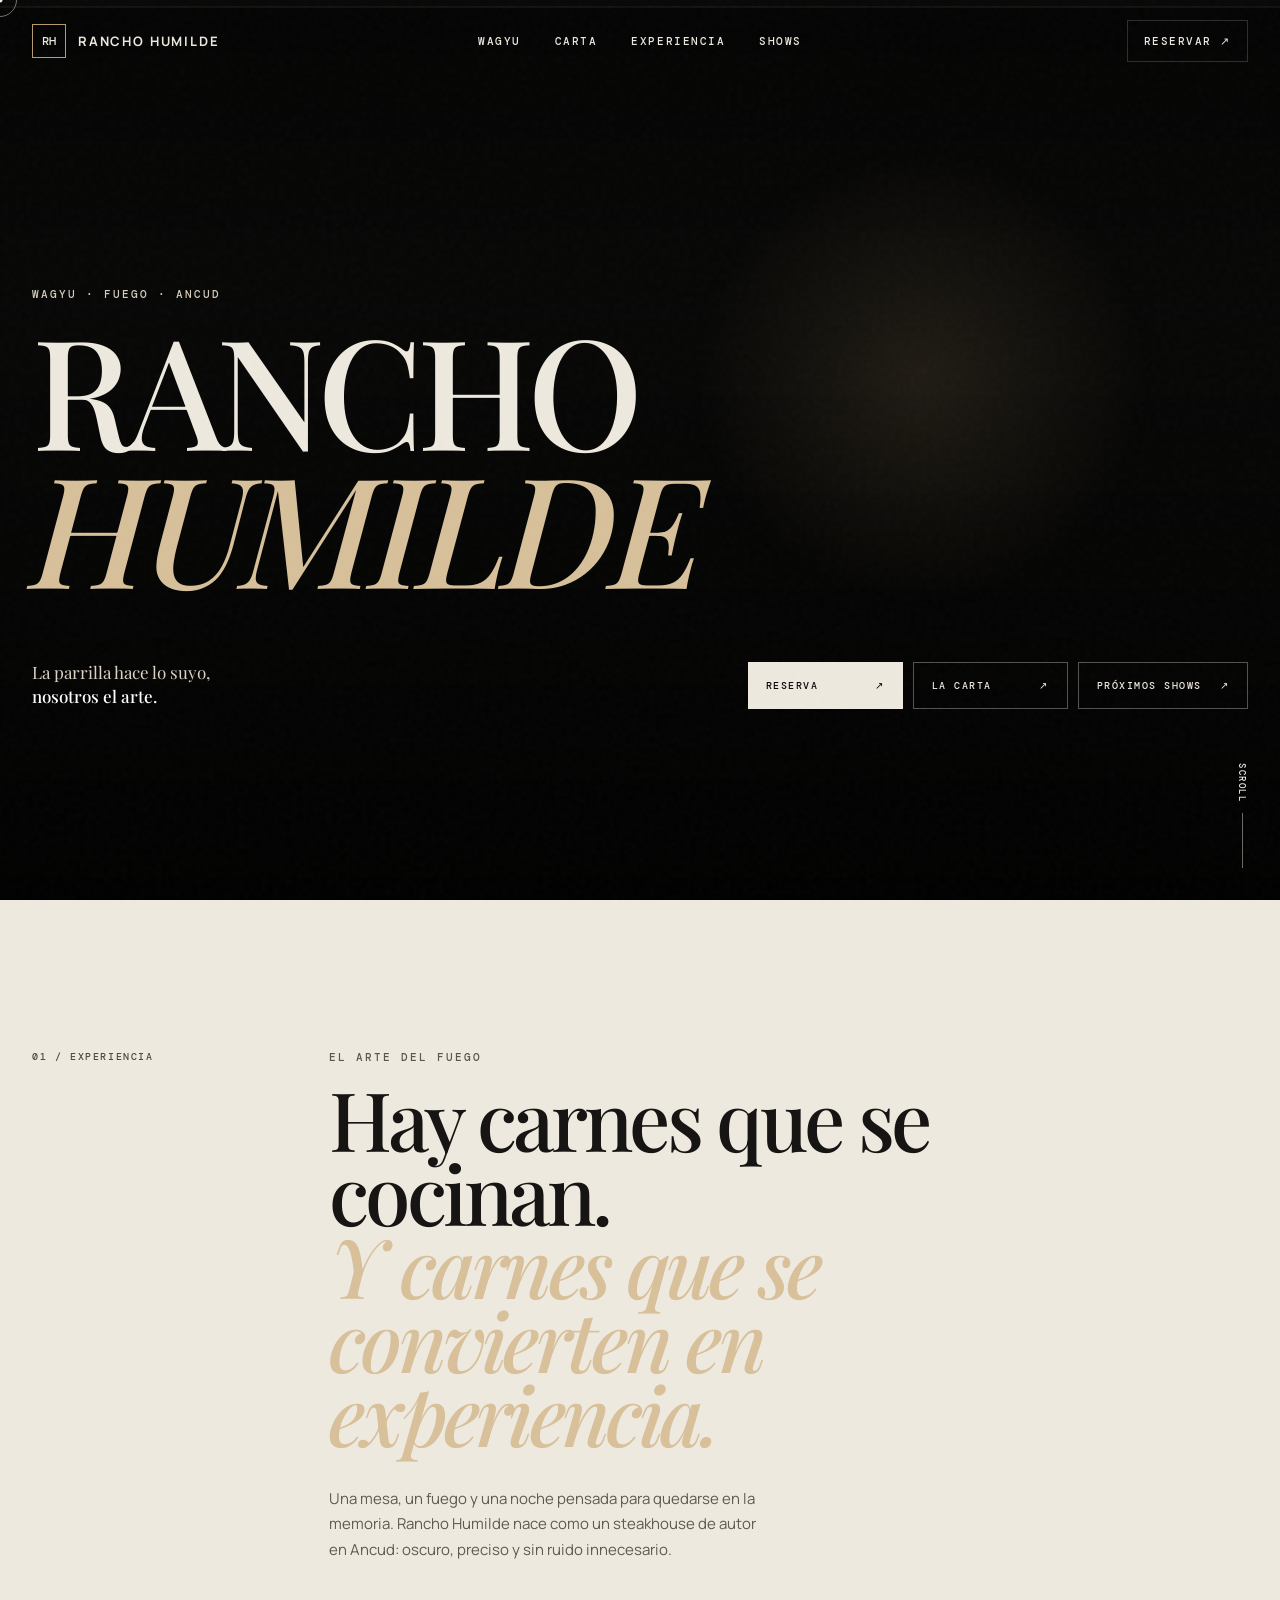
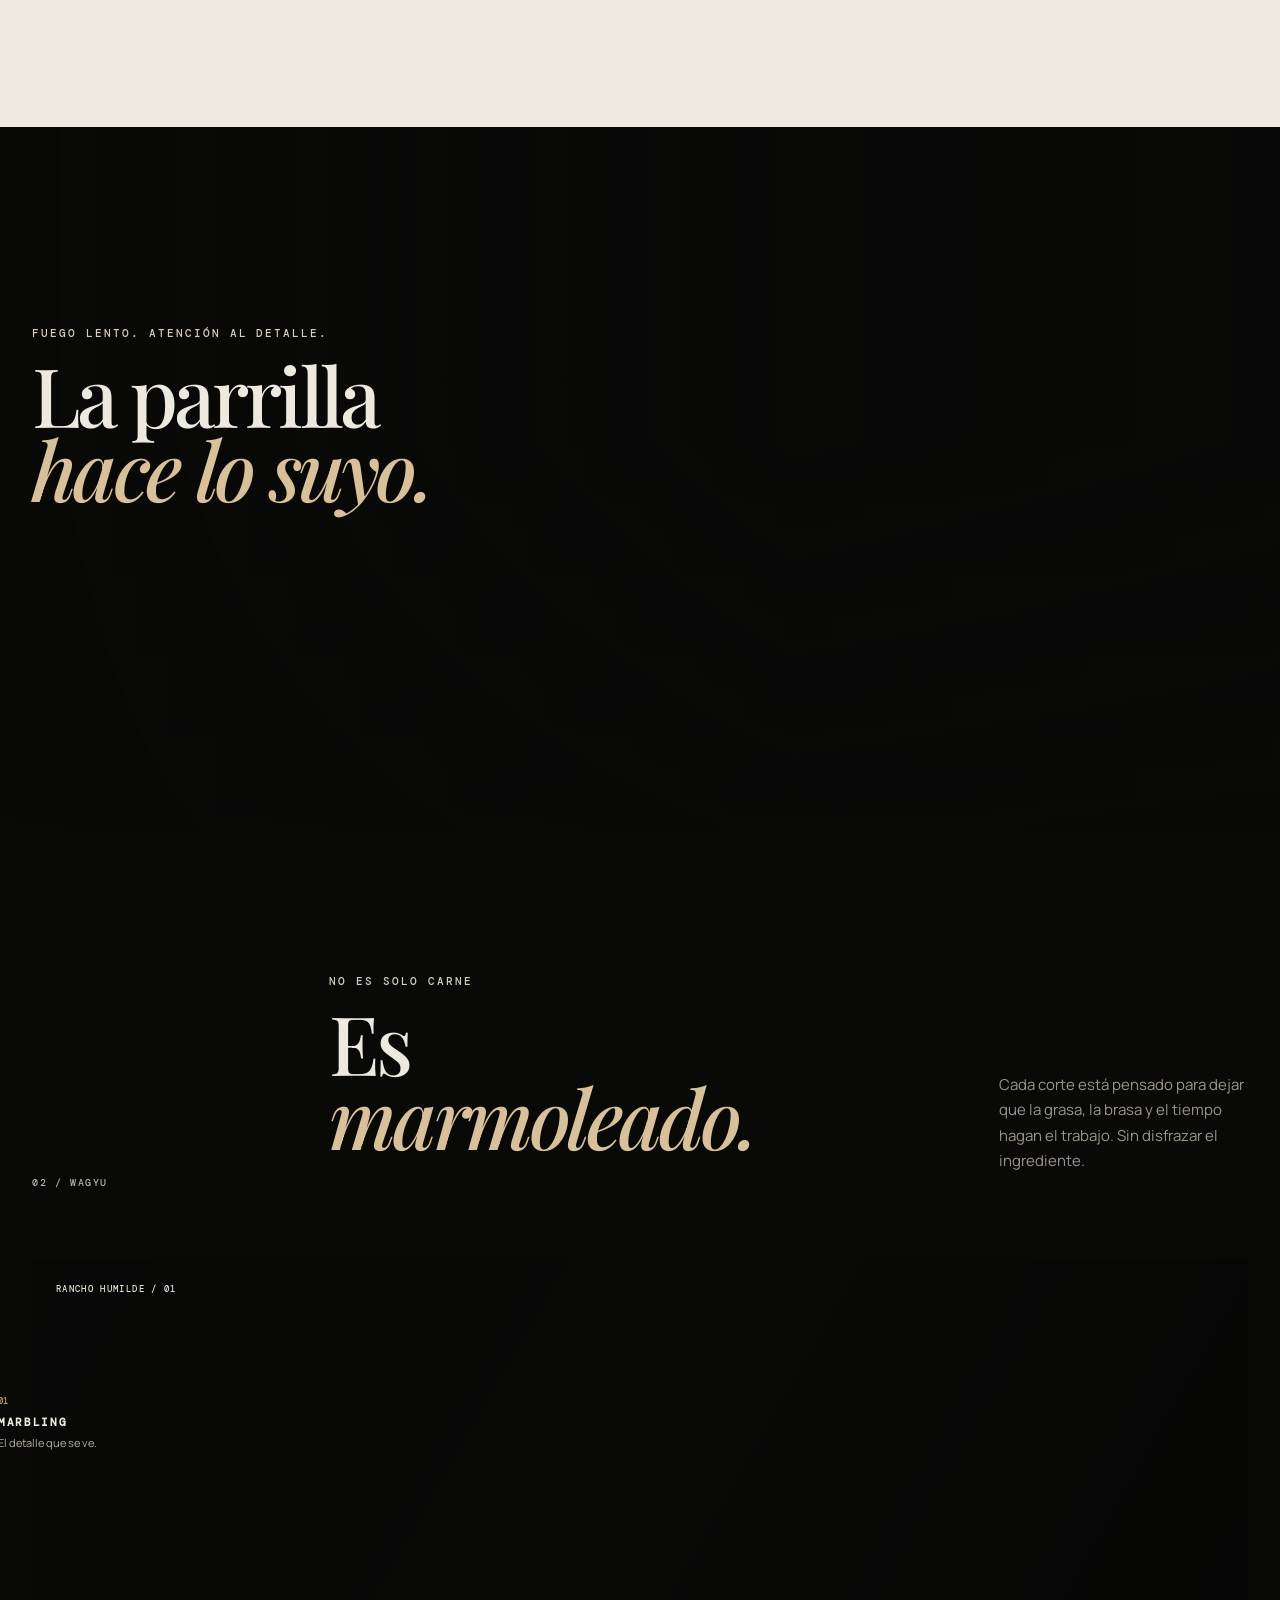
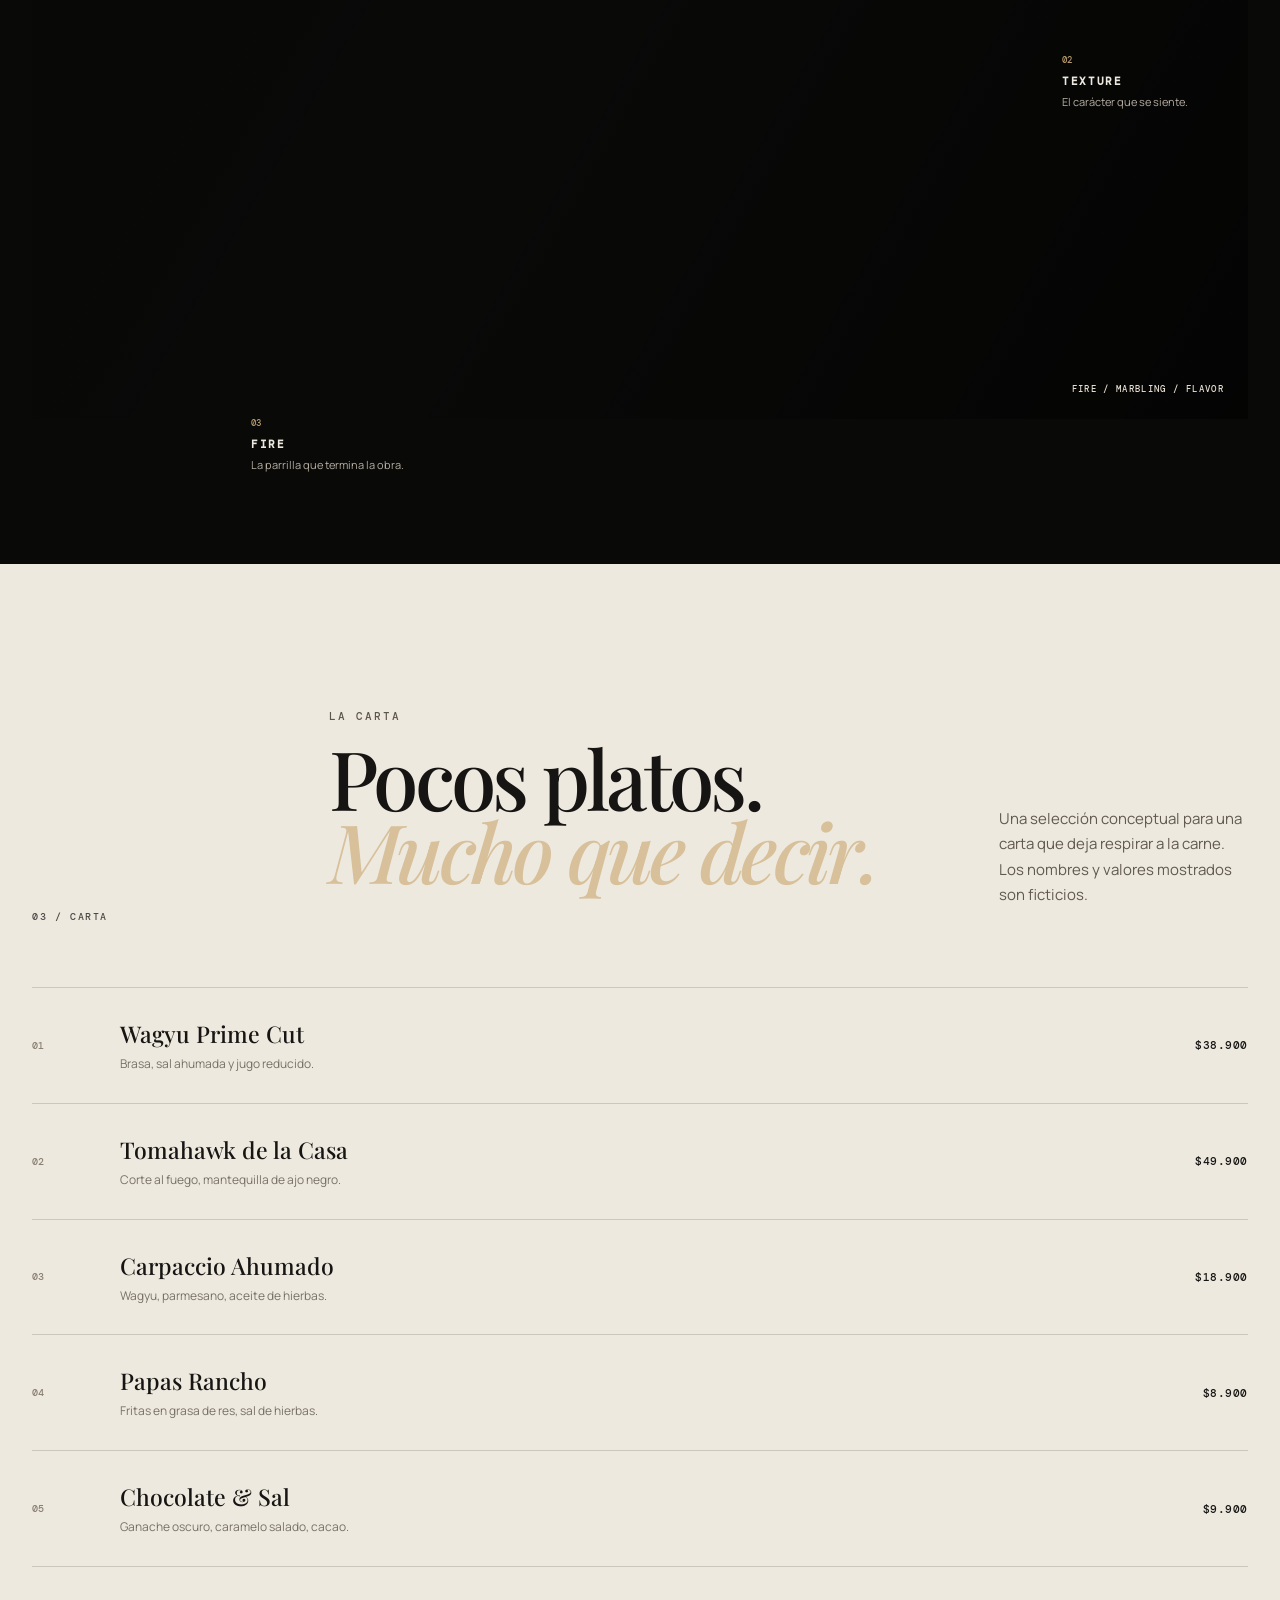
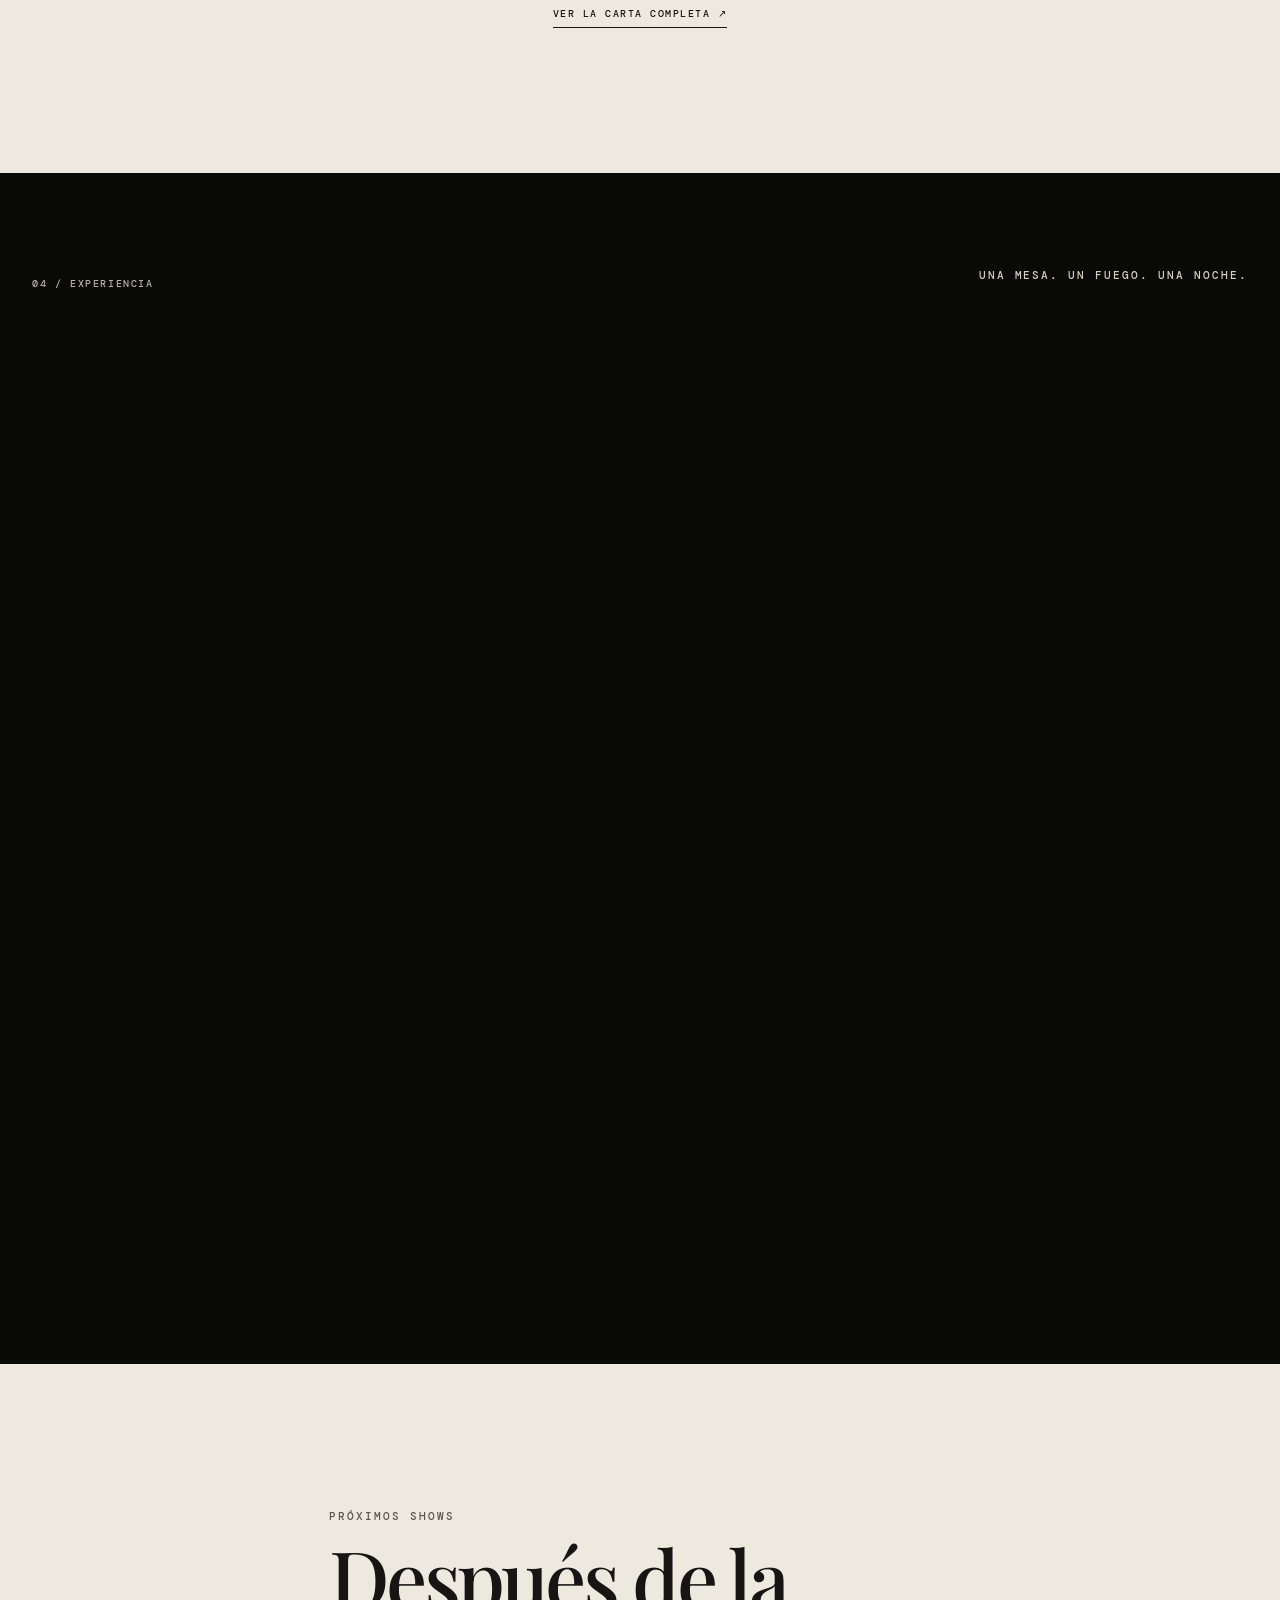
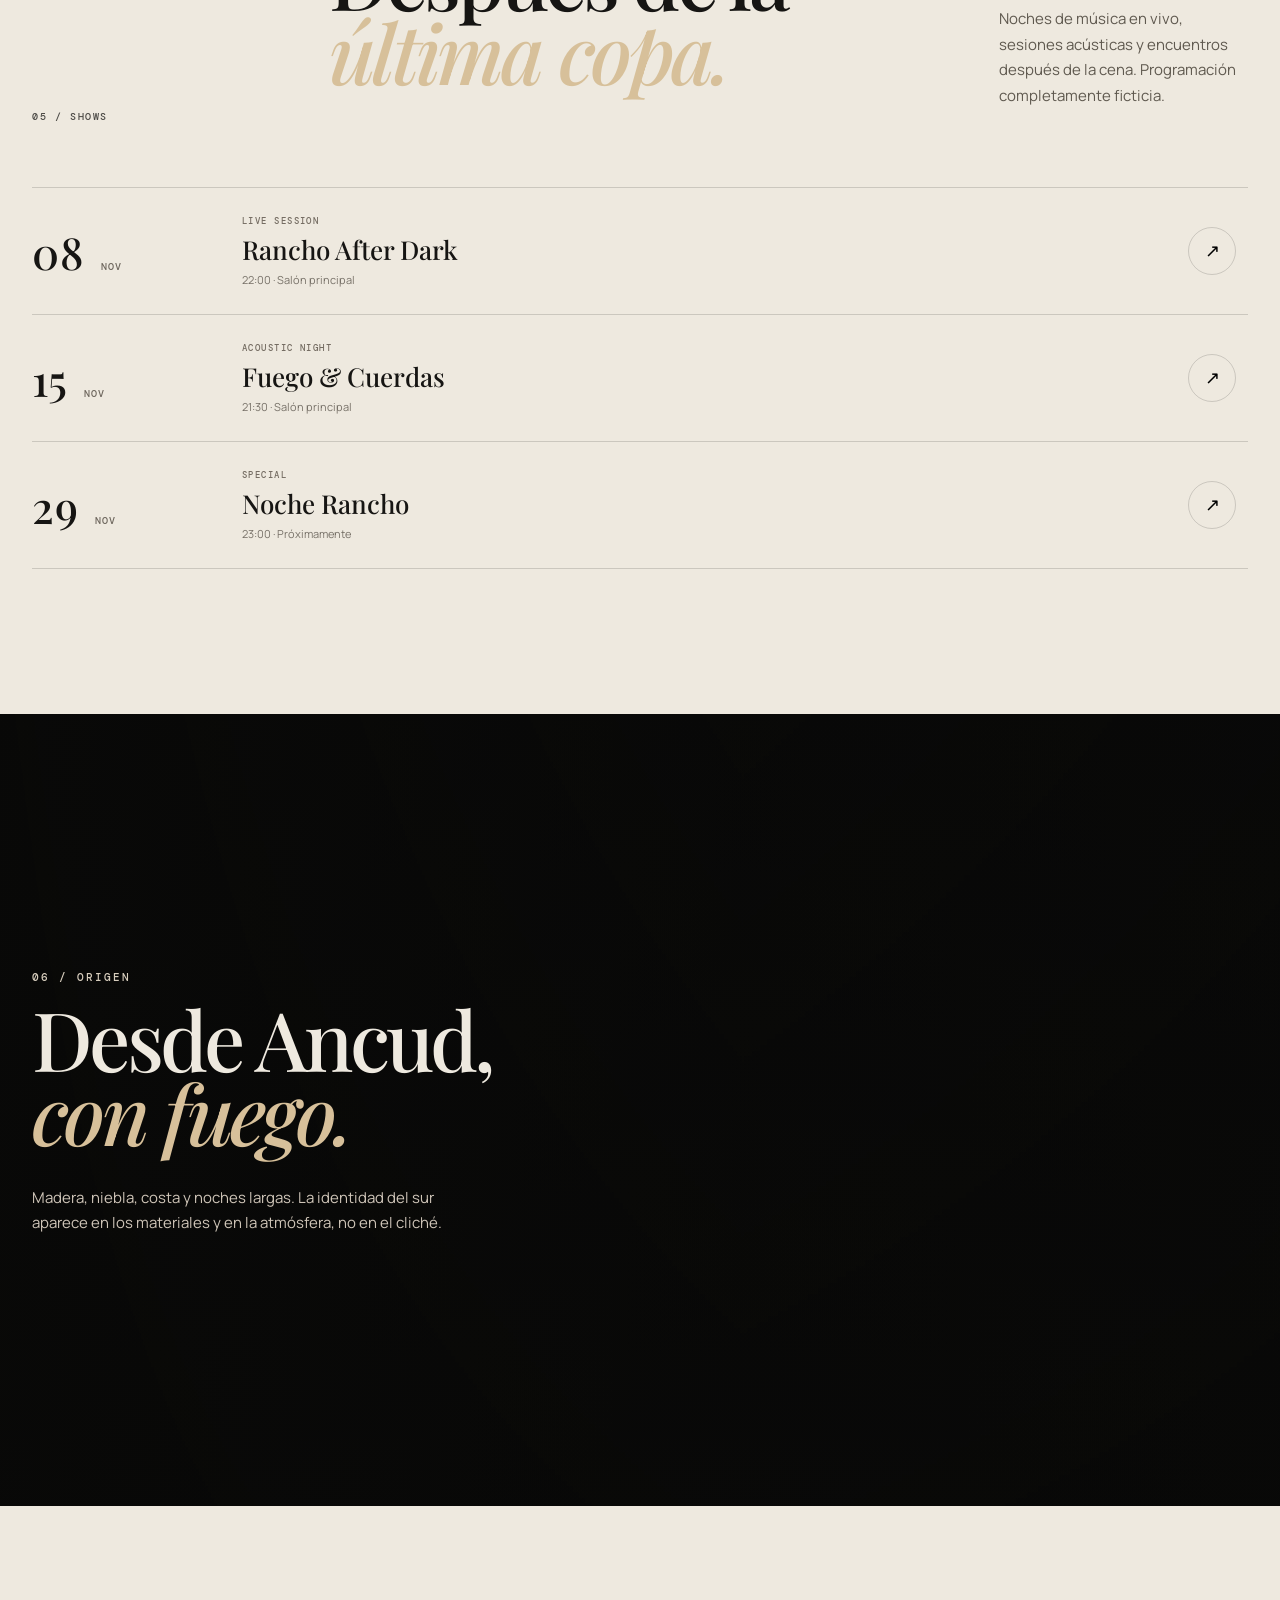
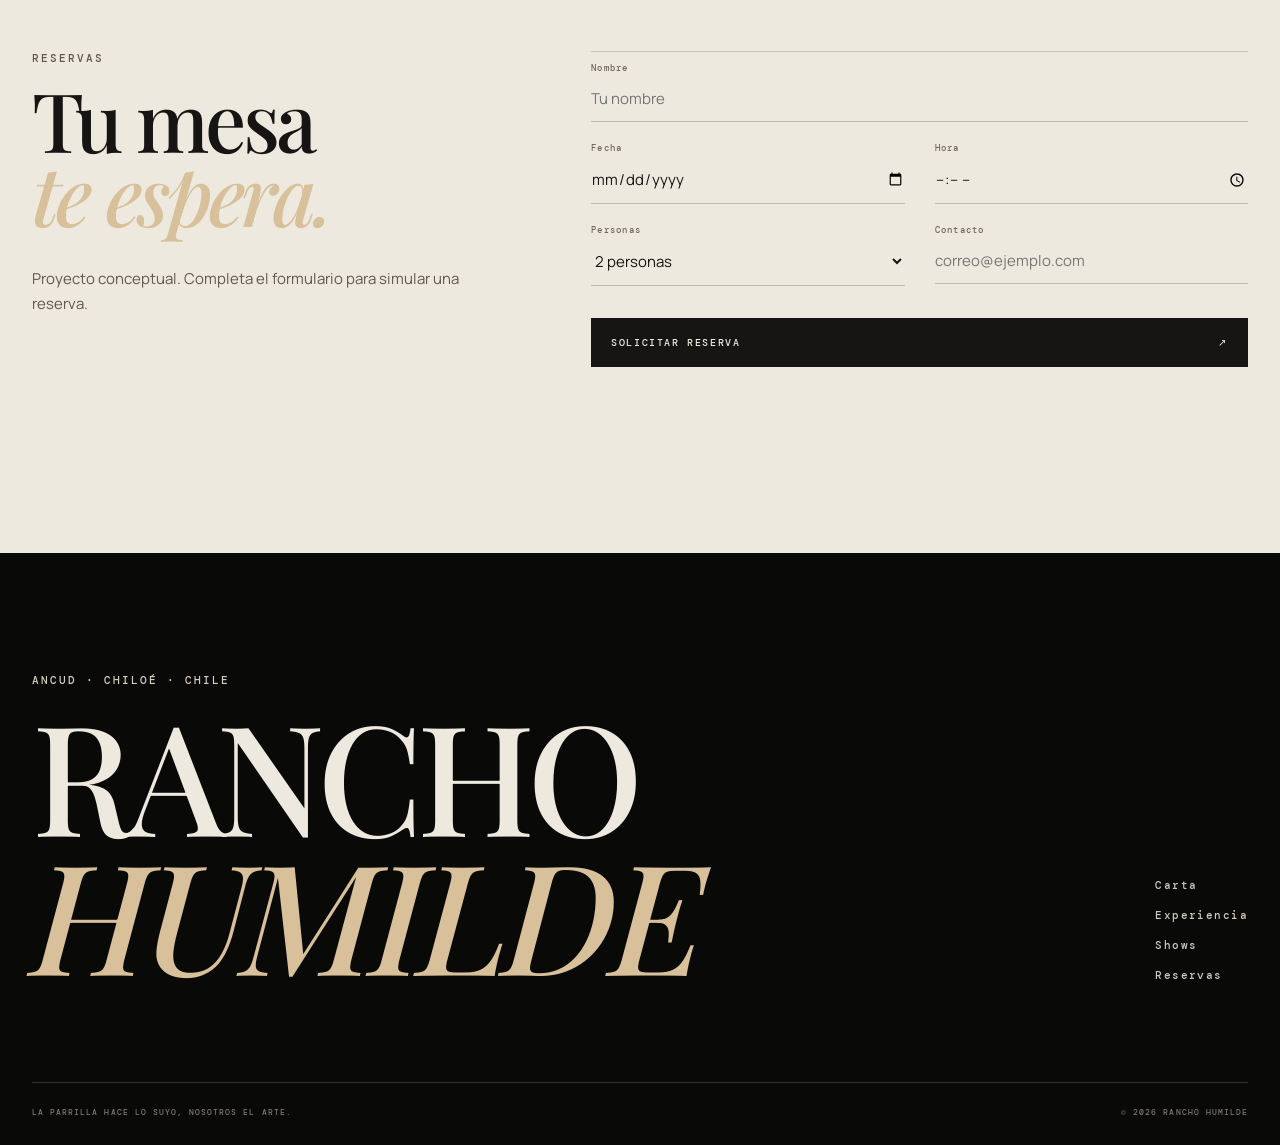
==== index.html @ 3831e871 "Add files via upload" ====
<!DOCTYPE html>
<html lang="es">
<head>
  <meta charset="UTF-8">
  <meta name="viewport" content="width=device-width, initial-scale=1.0">
  <meta name="description" content="Rancho Humilde — Wagyu, fuego y arte en Ancud, Chiloé.">
  <meta name="theme-color" content="#0b0b0a">
  <title>RANCHO HUMILDE — Wagyu · Ancud</title>
  <link rel="preconnect" href="https://fonts.googleapis.com">
  <link rel="preconnect" href="https://fonts.gstatic.com" crossorigin>
  <link href="https://fonts.googleapis.com/css2?family=DM+Mono:wght@400;500&family=Manrope:wght@400;500;600;700;800&family=Playfair+Display:wght@500;600;700&display=swap" rel="stylesheet">
  <link rel="stylesheet" href="styles.css">
</head>
<body>
  <div class="grain" aria-hidden="true"></div>
  <div class="cursor-dot" aria-hidden="true"></div>
  <div class="cursor-ring" aria-hidden="true"></div>

  <header class="nav" id="nav">
    <a class="brand" href="#top" aria-label="Rancho Humilde inicio">
      <span class="brand-mark">RH</span>
      <span class="brand-name">RANCHO HUMILDE</span>
    </a>
    <nav class="nav-links" aria-label="Navegación principal">
      <a href="#carne">WAGYU</a>
      <a href="#carta">CARTA</a>
      <a href="#experiencia">EXPERIENCIA</a>
      <a href="#shows">SHOWS</a>
    </nav>
    <a class="nav-cta magnetic" href="#reserva">RESERVAR <span>↗</span></a>
    <button class="menu-btn" id="menuBtn" aria-label="Abrir menú" aria-expanded="false"><span></span><span></span></button>
  </header>

  <main id="top">
    <section class="hero section-dark" aria-label="Rancho Humilde">
      <div class="hero-media" data-parallax="0.10">
        <div class="hero-image"></div>
        <div class="hero-vignette"></div>
        <div class="embers" id="embers"></div>
      </div>
      <div class="hero-content container">
        <p class="eyebrow reveal">WAGYU · FUEGO · ANCUD</p>
        <h1 class="hero-title reveal reveal-delay-1">RANCHO<br><em>HUMILDE</em></h1>
        <div class="hero-bottom reveal reveal-delay-2">
          <p class="hero-tagline">La parrilla hace lo suyo,<br><strong>nosotros el arte.</strong></p>
          <div class="hero-actions">
            <a class="btn btn-fill magnetic" href="#reserva">RESERVA <span>↗</span></a>
            <a class="btn btn-ghost magnetic" href="#carta">LA CARTA <span>↗</span></a>
            <a class="btn btn-ghost magnetic" href="#shows">PRÓXIMOS SHOWS <span>↗</span></a>
          </div>
        </div>
      </div>
      <div class="scroll-cue"><span>SCROLL</span><i></i></div>
    </section>

    <section class="manifesto section-light" id="experiencia">
      <div class="container manifesto-grid">
        <div class="section-index">01 / EXPERIENCIA</div>
        <div>
          <p class="eyebrow dark">EL ARTE DEL FUEGO</p>
          <h2 class="display dark">Hay carnes que se cocinan.<br><em>Y carnes que se convierten en experiencia.</em></h2>
          <p class="body-copy">Una mesa, un fuego y una noche pensada para quedarse en la memoria. Rancho Humilde nace como un steakhouse de autor en Ancud: oscuro, preciso y sin ruido innecesario.</p>
        </div>
      </div>
    </section>

    <section class="split-image section-dark">
      <div class="split-copy container">
        <p class="eyebrow">FUEGO LENTO. ATENCIÓN AL DETALLE.</p>
        <h2 class="display light">La parrilla<br><em>hace lo suyo.</em></h2>
      </div>
      <div class="fire-image" data-parallax="0.16" role="img" aria-label="Carne a la parrilla sobre fuego"></div>
    </section>

    <section class="wagyu section-dark" id="carne">
      <div class="container">
        <div class="section-head">
          <div class="section-index">02 / WAGYU</div>
          <div>
            <p class="eyebrow">NO ES SOLO CARNE</p>
            <h2 class="display light">Es<br><em>marmoleado.</em></h2>
          </div>
          <p class="body-copy muted">Cada corte está pensado para dejar que la grasa, la brasa y el tiempo hagan el trabajo. Sin disfrazar el ingrediente.</p>
        </div>

        <div class="wagyu-frame">
          <div class="wagyu-photo" data-tilt>
            <div class="photo-label top-left">RANCHO HUMILDE / 01</div>
            <div class="photo-label bottom-right">FIRE / MARBLING / FLAVOR</div>
          </div>
          <div class="spec spec-a"><span>01</span><b>MARBLING</b><small>El detalle que se ve.</small></div>
          <div class="spec spec-b"><span>02</span><b>TEXTURE</b><small>El carácter que se siente.</small></div>
          <div class="spec spec-c"><span>03</span><b>FIRE</b><small>La parrilla que termina la obra.</small></div>
        </div>
      </div>
    </section>

    <section class="carta section-light" id="carta">
      <div class="container">
        <div class="section-head light-grid">
          <div class="section-index">03 / CARTA</div>
          <div>
            <p class="eyebrow dark">LA CARTA</p>
            <h2 class="display dark">Pocos platos.<br><em>Mucho que decir.</em></h2>
          </div>
          <p class="body-copy">Una selección conceptual para una carta que deja respirar a la carne. Los nombres y valores mostrados son ficticios.</p>
        </div>
        <div class="menu-list">
          <article class="menu-item"><span class="num">01</span><div><h3>Wagyu Prime Cut</h3><p>Brasa, sal ahumada y jugo reducido.</p></div><strong>$38.900</strong></article>
          <article class="menu-item"><span class="num">02</span><div><h3>Tomahawk de la Casa</h3><p>Corte al fuego, mantequilla de ajo negro.</p></div><strong>$49.900</strong></article>
          <article class="menu-item"><span class="num">03</span><div><h3>Carpaccio Ahumado</h3><p>Wagyu, parmesano, aceite de hierbas.</p></div><strong>$18.900</strong></article>
          <article class="menu-item"><span class="num">04</span><div><h3>Papas Rancho</h3><p>Fritas en grasa de res, sal de hierbas.</p></div><strong>$8.900</strong></article>
          <article class="menu-item"><span class="num">05</span><div><h3>Chocolate & Sal</h3><p>Ganache oscuro, caramelo salado, cacao.</p></div><strong>$9.900</strong></article>
        </div>
        <div class="center"><a href="#reserva" class="text-link dark-link">VER LA CARTA COMPLETA <span>↗</span></a></div>
      </div>
    </section>

    <section class="gallery section-dark">
      <div class="container gallery-head"><div class="section-index">04 / EXPERIENCIA</div><p class="eyebrow">UNA MESA. UN FUEGO. UNA NOCHE.</p></div>
      <div class="gallery-grid container">
        <div class="g-photo g1"></div>
        <div class="g-photo g2"></div>
        <div class="g-photo g3"></div>
        <div class="g-photo g4"></div>
      </div>
    </section>

    <section class="shows section-light" id="shows">
      <div class="container">
        <div class="section-head light-grid">
          <div class="section-index">05 / SHOWS</div>
          <div><p class="eyebrow dark">PRÓXIMOS SHOWS</p><h2 class="display dark">Después de la<br><em>última copa.</em></h2></div>
          <p class="body-copy">Noches de música en vivo, sesiones acústicas y encuentros después de la cena. Programación completamente ficticia.</p>
        </div>
        <div class="show-list">
          <article class="show-item"><div class="date"><span>08</span> NOV</div><div><p>LIVE SESSION</p><h3>Rancho After Dark</h3><small>22:00 · Salón principal</small></div><button class="circle-btn">↗</button></article>
          <article class="show-item"><div class="date"><span>15</span> NOV</div><div><p>ACOUSTIC NIGHT</p><h3>Fuego & Cuerdas</h3><small>21:30 · Salón principal</small></div><button class="circle-btn">↗</button></article>
          <article class="show-item"><div class="date"><span>29</span> NOV</div><div><p>SPECIAL</p><h3>Noche Rancho</h3><small>23:00 · Próximamente</small></div><button class="circle-btn">↗</button></article>
        </div>
      </div>
    </section>

    <section class="ancud section-dark">
      <div class="ancud-image" data-parallax="0.08"></div>
      <div class="ancud-overlay"></div>
      <div class="container ancud-copy">
        <p class="eyebrow">06 / ORIGEN</p>
        <h2 class="display light">Desde Ancud,<br><em>con fuego.</em></h2>
        <p class="body-copy light-copy">Madera, niebla, costa y noches largas. La identidad del sur aparece en los materiales y en la atmósfera, no en el cliché.</p>
      </div>
    </section>

    <section class="reservation section-light" id="reserva">
      <div class="container reservation-grid">
        <div><p class="eyebrow dark">RESERVAS</p><h2 class="display dark">Tu mesa<br><em>te espera.</em></h2><p class="body-copy">Proyecto conceptual. Completa el formulario para simular una reserva.</p></div>
        <form class="booking-form" id="bookingForm">
          <label>Nombre<input type="text" name="name" placeholder="Tu nombre" required></label>
          <div class="two-cols"><label>Fecha<input type="date" name="date" required></label><label>Hora<input type="time" name="time" required></label></div>
          <div class="two-cols"><label>Personas<select name="guests"><option>2 personas</option><option>3 personas</option><option>4 personas</option><option>5 personas</option><option>6+ personas</option></select></label><label>Contacto<input type="email" name="email" placeholder="correo@ejemplo.com" required></label></div>
          <button class="submit-btn magnetic" type="submit">SOLICITAR RESERVA <span>↗</span></button>
          <p class="form-note" id="formNote" aria-live="polite"></p>
        </form>
      </div>
    </section>
  </main>

  <footer class="footer section-dark">
    <div class="container footer-top">
      <div><p class="eyebrow">ANCUD · CHILOÉ · CHILE</p><h2 class="footer-brand">RANCHO<br><em>HUMILDE</em></h2></div>
      <div class="footer-links"><a href="#carta">Carta</a><a href="#experiencia">Experiencia</a><a href="#shows">Shows</a><a href="#reserva">Reservas</a></div>
    </div>
    <div class="container footer-bottom"><span>LA PARRILLA HACE LO SUYO, NOSOTROS EL ARTE.</span><span>© <span id="year"></span> RANCHO HUMILDE</span></div>
  </footer>

  <script src="script.js"></script>
</body>
</html>
---- styles.css ----
:root{
  --black:#090908;--black2:#11110f;--paper:#eee9df;--paper2:#e5dfd3;--ink:#161513;--muted:#777168;--line:rgba(22,21,19,.16);--line-dark:rgba(238,233,223,.18);--gold:#b79b6d;--serif:'Playfair Display',Georgia,serif;--sans:'Manrope',Arial,sans-serif;--mono:'DM Mono',monospace
}
*{box-sizing:border-box}html{scroll-behavior:smooth}body{margin:0;background:var(--black);color:var(--paper);font-family:var(--sans);overflow-x:hidden}.grain{position:fixed;inset:0;pointer-events:none;z-index:100;opacity:.055;background-image:url("data:image/svg+xml,%3Csvg viewBox='0 0 180 180' xmlns='http://www.w3.org/2000/svg'%3E%3Cfilter id='n'%3E%3CfeTurbulence type='fractalNoise' baseFrequency='.85' numOctaves='4' stitchTiles='stitch'/%3E%3C/filter%3E%3Crect width='100%25' height='100%25' filter='url(%23n)' opacity='.5'/%3E%3C/svg%3E")}.container{width:min(1320px,calc(100% - 64px));margin:auto}.section-dark{background:var(--black)}.section-light{background:var(--paper);color:var(--ink)}
.nav{position:fixed;z-index:50;top:0;left:0;right:0;height:82px;display:flex;align-items:center;justify-content:space-between;padding:0 32px;transition:.5s ease;border-bottom:1px solid transparent}.nav.scrolled{background:rgba(9,9,8,.82);backdrop-filter:blur(18px);border-color:var(--line-dark)}.brand{display:flex;align-items:center;gap:12px;color:var(--paper);text-decoration:none}.brand-mark{display:grid;place-items:center;width:34px;height:34px;border:1px solid var(--gold);font:500 12px var(--mono);letter-spacing:.04em}.brand-name{font:700 13px var(--sans);letter-spacing:.14em}.nav-links{display:flex;gap:34px;position:absolute;left:50%;transform:translateX(-50%)}.nav-links a,.nav-cta{color:var(--paper);text-decoration:none;font:500 11px var(--mono);letter-spacing:.14em}.nav-cta{border:1px solid var(--line-dark);padding:13px 16px;transition:.3s}.nav-cta:hover{background:var(--paper);color:var(--black)}.menu-btn{display:none;background:none;border:0;color:white;width:36px;height:36px}.menu-btn span{display:block;height:1px;background:white;width:22px;margin:6px auto}
.hero{min-height:100vh;position:relative;overflow:hidden;display:flex;align-items:flex-end}.hero-media,.hero-vignette,.hero-image{position:absolute;inset:0}.hero-image{background:url('https://images.unsplash.com/photo-1544025162-d76694265947?auto=format&fit=crop&w=2200&q=90') center/cover;transform:scale(1.06)}.hero-vignette{background:linear-gradient(180deg,rgba(0,0,0,.55),rgba(0,0,0,.12) 36%,rgba(0,0,0,.82) 100%)}.hero::after{content:"";position:absolute;inset:0;background:radial-gradient(circle at 72% 42%,rgba(183,155,109,.14),transparent 22%);pointer-events:none}.hero-content{position:relative;z-index:2;padding-top:170px;padding-bottom:74px}.eyebrow{font:500 11px var(--mono);letter-spacing:.18em;color:#d7cdbd;margin:0 0 18px}.eyebrow.dark{color:#5d564d}.hero-title,.display,.footer-brand{font-family:var(--serif);font-weight:500;letter-spacing:-.045em;line-height:.9;margin:0}.hero-title{font-size:clamp(74px,12vw,176px);text-transform:uppercase}.hero-title em,.display em,.footer-brand em{font-style:italic;color:#d7c09a}.hero-bottom{display:flex;align-items:flex-end;justify-content:space-between;margin-top:64px;gap:40px}.hero-tagline{font:400 17px/1.45 var(--serif);color:#dcd3c6;margin:0}.hero-tagline strong{font-weight:500;color:#fff}.hero-actions{display:flex;gap:10px;flex-wrap:wrap;justify-content:flex-end}.btn{display:inline-flex;align-items:center;gap:18px;text-decoration:none;font:500 10px var(--mono);letter-spacing:.15em;padding:16px 18px;min-width:155px;justify-content:space-between;transition:.35s;position:relative;overflow:hidden}.btn-fill{background:var(--paper);color:var(--black)}.btn-ghost{color:var(--paper);border:1px solid rgba(238,233,223,.35)}.btn-ghost:hover{background:var(--paper);color:var(--black)}.scroll-cue{position:absolute;right:32px;bottom:32px;z-index:3;display:flex;align-items:center;gap:10px;writing-mode:vertical-rl;font:500 9px var(--mono);letter-spacing:.18em}.scroll-cue i{display:block;width:1px;height:55px;background:rgba(238,233,223,.45)}
.embers{position:absolute;inset:0;pointer-events:none;overflow:hidden}.ember{position:absolute;width:3px;height:3px;border-radius:50%;background:#e1b76f;box-shadow:0 0 12px rgba(225,183,111,.85);opacity:0;animation:float 5s linear infinite}@keyframes float{0%{transform:translate3d(0,18vh,0) scale(.4);opacity:0}12%{opacity:.85}80%{opacity:.4}100%{transform:translate3d(40px,-100vh,0) scale(1);opacity:0}}
.manifesto{padding:150px 0}.manifesto-grid,.section-head,.reservation-grid{display:grid;grid-template-columns:1fr 2.5fr 1fr;gap:48px}.section-index{font:500 10px var(--mono);letter-spacing:.16em;opacity:.75}.display{font-size:clamp(46px,6.4vw,92px);margin-bottom:35px}.display.light{color:var(--paper)}.display.dark{color:var(--ink)}.body-copy{font:400 15px/1.7 var(--sans);max-width:440px;color:#5f594f}.body-copy.muted{color:#9c9589}.split-image{min-height:78vh;position:relative;overflow:hidden;display:flex;align-items:flex-end}.split-copy{position:relative;z-index:2;padding-bottom:90px}.fire-image{position:absolute;inset:0 0 0 42%;background:url('https://images.unsplash.com/photo-1558030006-450675393462?auto=format&fit=crop&w=1800&q=86') center/cover}.split-image::after{content:"";position:absolute;inset:0;background:linear-gradient(90deg,rgba(9,9,8,.95),rgba(9,9,8,.2) 62%,rgba(9,9,8,.35)),linear-gradient(0deg,rgba(9,9,8,.55),transparent 55%)}
.wagyu{padding:145px 0}.section-head{align-items:end;margin-bottom:70px}.wagyu-frame{height:min(760px,72vw);min-height:520px;position:relative}.wagyu-photo{position:absolute;inset:0;background:url('https://images.unsplash.com/photo-1529692236671-f1f6cf9683ba?auto=format&fit=crop&w=2000&q=90') center/cover;overflow:hidden;transition:transform .2s ease}.wagyu-photo::after{content:"";position:absolute;inset:0;background:linear-gradient(120deg,rgba(0,0,0,.2),transparent 45%,rgba(0,0,0,.58))}.photo-label{position:absolute;z-index:2;font:500 9px var(--mono);letter-spacing:.15em;color:#e6ded1}.photo-label.top-left{top:24px;left:24px}.photo-label.bottom-right{bottom:24px;right:24px}.spec{position:absolute;z-index:3;width:200px}.spec span{display:block;font:500 9px var(--mono);color:#b79b6d;margin-bottom:8px}.spec b{display:block;font:600 11px var(--mono);letter-spacing:.15em}.spec small{display:block;font:400 11px/1.45 var(--sans);color:#b6afa3;margin-top:6px}.spec-a{left:-34px;top:18%}.spec-b{right:-14px;top:52%}.spec-c{left:18%;bottom:-54px}
.carta{padding:145px 0}.light-grid{margin-bottom:64px}.menu-list{border-top:1px solid var(--line)}.menu-item{display:grid;grid-template-columns:60px 1fr auto;gap:28px;align-items:center;padding:30px 0;border-bottom:1px solid var(--line);transition:.3s}.menu-item:hover{padding-left:10px}.menu-item .num{font:500 10px var(--mono);color:#897f73}.menu-item h3{font:500 23px var(--serif);margin:0 0 7px}.menu-item p{font:400 12px/1.4 var(--sans);margin:0;color:var(--muted)}.menu-item strong{font:500 11px var(--mono);letter-spacing:.05em}.center{display:flex;justify-content:center;padding-top:40px}.text-link{font:500 10px var(--mono);letter-spacing:.15em;text-decoration:none}.dark-link{color:var(--ink);border-bottom:1px solid var(--ink);padding-bottom:7px}
.gallery{padding:95px 0 145px}.gallery-head{display:flex;justify-content:space-between;align-items:center;margin-bottom:45px}.gallery-grid{display:grid;grid-template-columns:1.1fr .9fr;grid-template-rows:360px 500px;gap:14px}.g-photo{background-size:cover;background-position:center;filter:saturate(.78)}.g1{background-image:url('https://images.unsplash.com/photo-1541544741938-0af808871cc0?auto=format&fit=crop&w=1500&q=82')}.g2{background-image:url('https://images.unsplash.com/photo-1550966871-3ed3cdb5ed0c?auto=format&fit=crop&w=1200&q=82');margin-top:80px}.g3{background-image:url('https://images.unsplash.com/photo-1544148103-0773bf10d330?auto=format&fit=crop&w=1500&q=82');margin-bottom:80px}.g4{background-image:url('https://images.unsplash.com/photo-1515003197210-e0cd71810b5f?auto=format&fit=crop&w=1200&q=82')}
.shows{padding:145px 0}.show-list{border-top:1px solid var(--line)}.show-item{display:grid;grid-template-columns:180px 1fr 60px;gap:30px;align-items:center;padding:27px 0;border-bottom:1px solid var(--line)}.date{font:500 10px var(--mono);letter-spacing:.12em;color:#6d665d}.date span{font:500 44px var(--serif);color:var(--ink);margin-right:8px}.show-item p{margin:0 0 5px;font:500 9px var(--mono);letter-spacing:.16em;color:#746c62}.show-item h3{font:500 26px var(--serif);margin:0}.show-item small{display:block;margin-top:5px;font-size:11px;color:var(--muted)}.circle-btn{width:48px;height:48px;border:1px solid var(--line);border-radius:50%;background:none;font-size:18px;transition:.3s}.show-item:hover .circle-btn{background:var(--ink);color:var(--paper)}
.ancud{min-height:88vh;position:relative;overflow:hidden;display:flex;align-items:center}.ancud-image{position:absolute;inset:0;background:url('https://images.unsplash.com/photo-1494472155651-9b5c1f6b8c5b?auto=format&fit=crop&w=2200&q=85') center/cover;filter:saturate(.55) contrast(1.05);transform:scale(1.05)}.ancud-overlay{position:absolute;inset:0;background:linear-gradient(90deg,rgba(9,9,8,.9),rgba(9,9,8,.42) 58%,rgba(9,9,8,.62)),linear-gradient(0deg,rgba(9,9,8,.55),transparent)}.ancud-copy{position:relative;z-index:2}.light-copy{color:#cfc5b8}.reservation{padding:145px 0}.reservation-grid{grid-template-columns:1fr 1.4fr;gap:90px}.booking-form{border-top:1px solid var(--line);padding-top:10px}.booking-form label{display:block;font:500 9px var(--mono);letter-spacing:.14em;color:#71695f;margin-bottom:20px}.booking-form input,.booking-form select{width:100%;border:0;border-bottom:1px solid rgba(22,21,19,.22);background:transparent;padding:14px 0 12px;font:400 15px var(--sans);color:var(--ink);outline:none;border-radius:0}.two-cols{display:grid;grid-template-columns:1fr 1fr;gap:30px}.submit-btn{width:100%;margin-top:12px;border:0;background:var(--ink);color:var(--paper);padding:18px 20px;text-align:left;font:500 10px var(--mono);letter-spacing:.16em;display:flex;justify-content:space-between;cursor:pointer}.form-note{min-height:18px;font:500 9px var(--mono);letter-spacing:.1em;color:#746c62;margin-top:14px}.footer{padding:120px 0 28px}.footer-top{display:flex;justify-content:space-between;align-items:flex-end;gap:40px;padding-bottom:100px}.footer-brand{font-size:clamp(72px,12vw,170px);margin-top:10px}.footer-links{display:grid;gap:16px}.footer-links a{color:#cfc7bb;text-decoration:none;font:500 11px var(--mono);letter-spacing:.13em}.footer-bottom{padding-top:24px;border-top:1px solid var(--line-dark);display:flex;justify-content:space-between;color:#81796e;font:500 8px var(--mono);letter-spacing:.13em}
.cursor-dot,.cursor-ring{position:fixed;top:0;left:0;z-index:120;pointer-events:none;transform:translate(-50%,-50%);display:none}.cursor-dot{width:5px;height:5px;background:var(--paper);border-radius:50%}.cursor-ring{width:34px;height:34px;border:1px solid rgba(238,233,223,.5);border-radius:50%;transition:width .25s,height .25s,border-color .25s;mix-blend-mode:difference}.cursor-ring.hover{width:64px;height:64px;border-color:rgba(238,233,223,.85)}
.reveal{opacity:0;transform:translateY(24px);transition:opacity 1s ease,transform 1s cubic-bezier(.22,1,.36,1)}.revealed{opacity:1;transform:none}.reveal-delay-1{transition-delay:.12s}.reveal-delay-2{transition-delay:.24s}
@media (min-width:900px){body{cursor:none}.cursor-dot,.cursor-ring{display:block}.nav a,.nav button,.btn,.show-item,.text-link,.menu-item{cursor:none}}
@media (max-width:1000px){.nav-links{display:none}.menu-btn{display:block}.nav-cta{display:none}.hero-bottom{display:block}.hero-actions{justify-content:flex-start;margin-top:28px}.hero-title{font-size:clamp(70px,16vw,150px)}.manifesto-grid,.section-head{grid-template-columns:1fr 2fr}.manifesto-grid .section-index,.section-head .section-index{grid-column:1/-1}.section-head .body-copy{grid-column:2}.wagyu-frame{height:65vw;min-height:460px}.spec-a{left:0}.spec-b{right:0}.gallery-grid{grid-template-rows:300px 380px}}
@media (max-width:700px){.container{width:min(100% - 36px,1320px)}.nav{padding:0 18px;height:68px}.brand-name{font-size:11px}.hero-content{padding-top:135px;padding-bottom:56px}.hero-title{font-size:clamp(60px,19vw,105px)}.hero-tagline{font-size:15px}.hero-actions{display:grid;grid-template-columns:1fr;gap:8px}.btn{width:100%;min-width:0}.scroll-cue{display:none}.manifesto,.wagyu,.carta,.shows,.reservation{padding:95px 0}.manifesto-grid,.section-head,.reservation-grid{display:block}.body-copy{max-width:none}.manifesto-grid .section-index,.section-head .section-index{margin-bottom:28px}.display{font-size:clamp(43px,12vw,70px)}.split-image{min-height:70vh}.fire-image{inset:0}.split-image::after{background:linear-gradient(0deg,rgba(9,9,8,.92),rgba(9,9,8,.24) 70%)}.split-copy{padding-bottom:70px}.wagyu-frame{height:120vw;min-height:470px}.spec{position:absolute;width:150px}.spec-a{left:0;top:8%}.spec-b{right:0;top:55%}.spec-c{left:0;bottom:-55px}.photo-label{font-size:8px}.menu-item{grid-template-columns:36px 1fr;gap:16px;padding:23px 0}.menu-item strong{grid-column:2}.gallery-head{display:block}.gallery-head .section-index{margin-bottom:24px}.gallery-grid{display:grid;grid-template-columns:1fr 1fr;grid-template-rows:190px 240px;gap:8px}.g2{margin-top:28px}.g3{margin-bottom:28px}.show-item{grid-template-columns:72px 1fr 44px;gap:16px}.date span{display:block;font-size:35px}.circle-btn{width:40px;height:40px}.reservation-grid>div{margin-bottom:48px}.two-cols{gap:14px}.footer{padding-top:90px}.footer-top{display:block;padding-bottom:60px}.footer-links{display:flex;flex-wrap:wrap;margin-top:45px;gap:15px 28px}.footer-bottom{display:block;line-height:1.8}.footer-bottom span{display:block}.footer-bottom span+span{margin-top:8px}}
@media (prefers-reduced-motion:reduce){html{scroll-behavior:auto}.reveal{transition:none}.hero-image,.fire-image,.ancud-image{transform:none}.ember{display:none}}
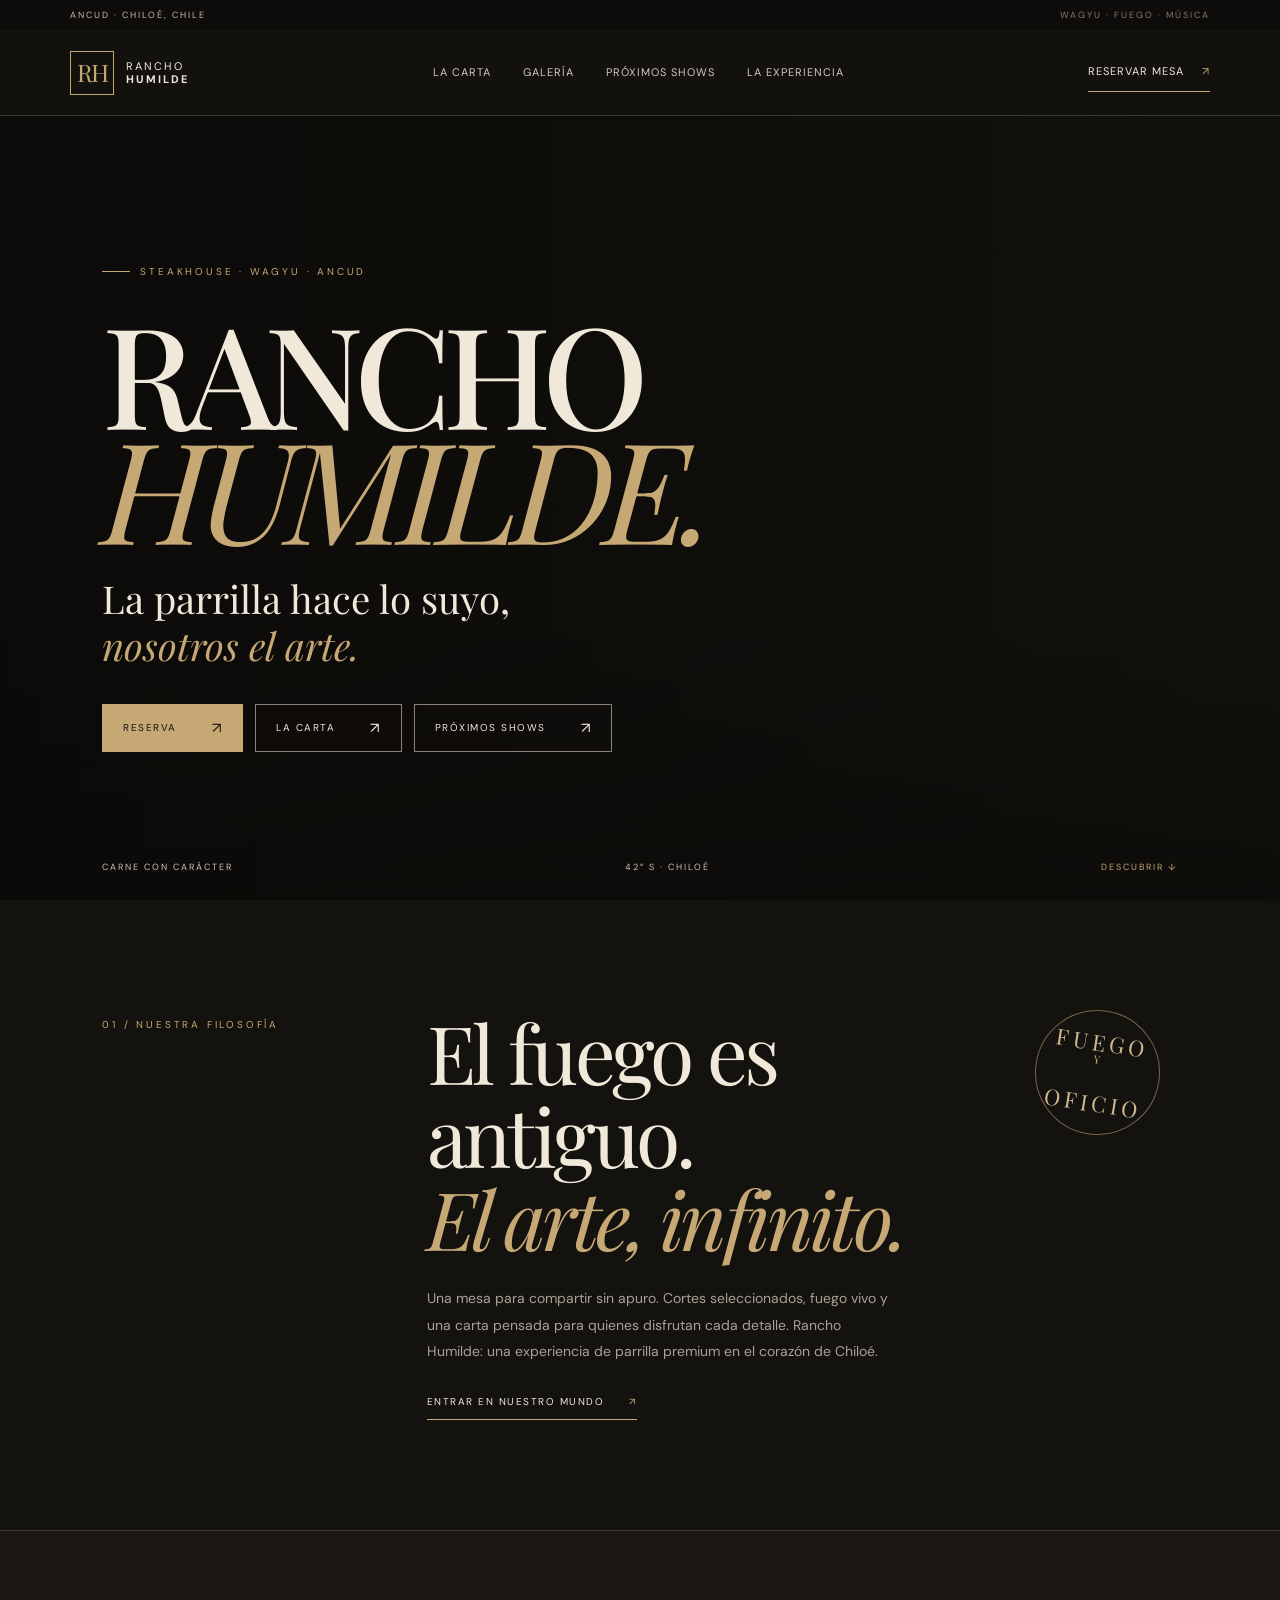
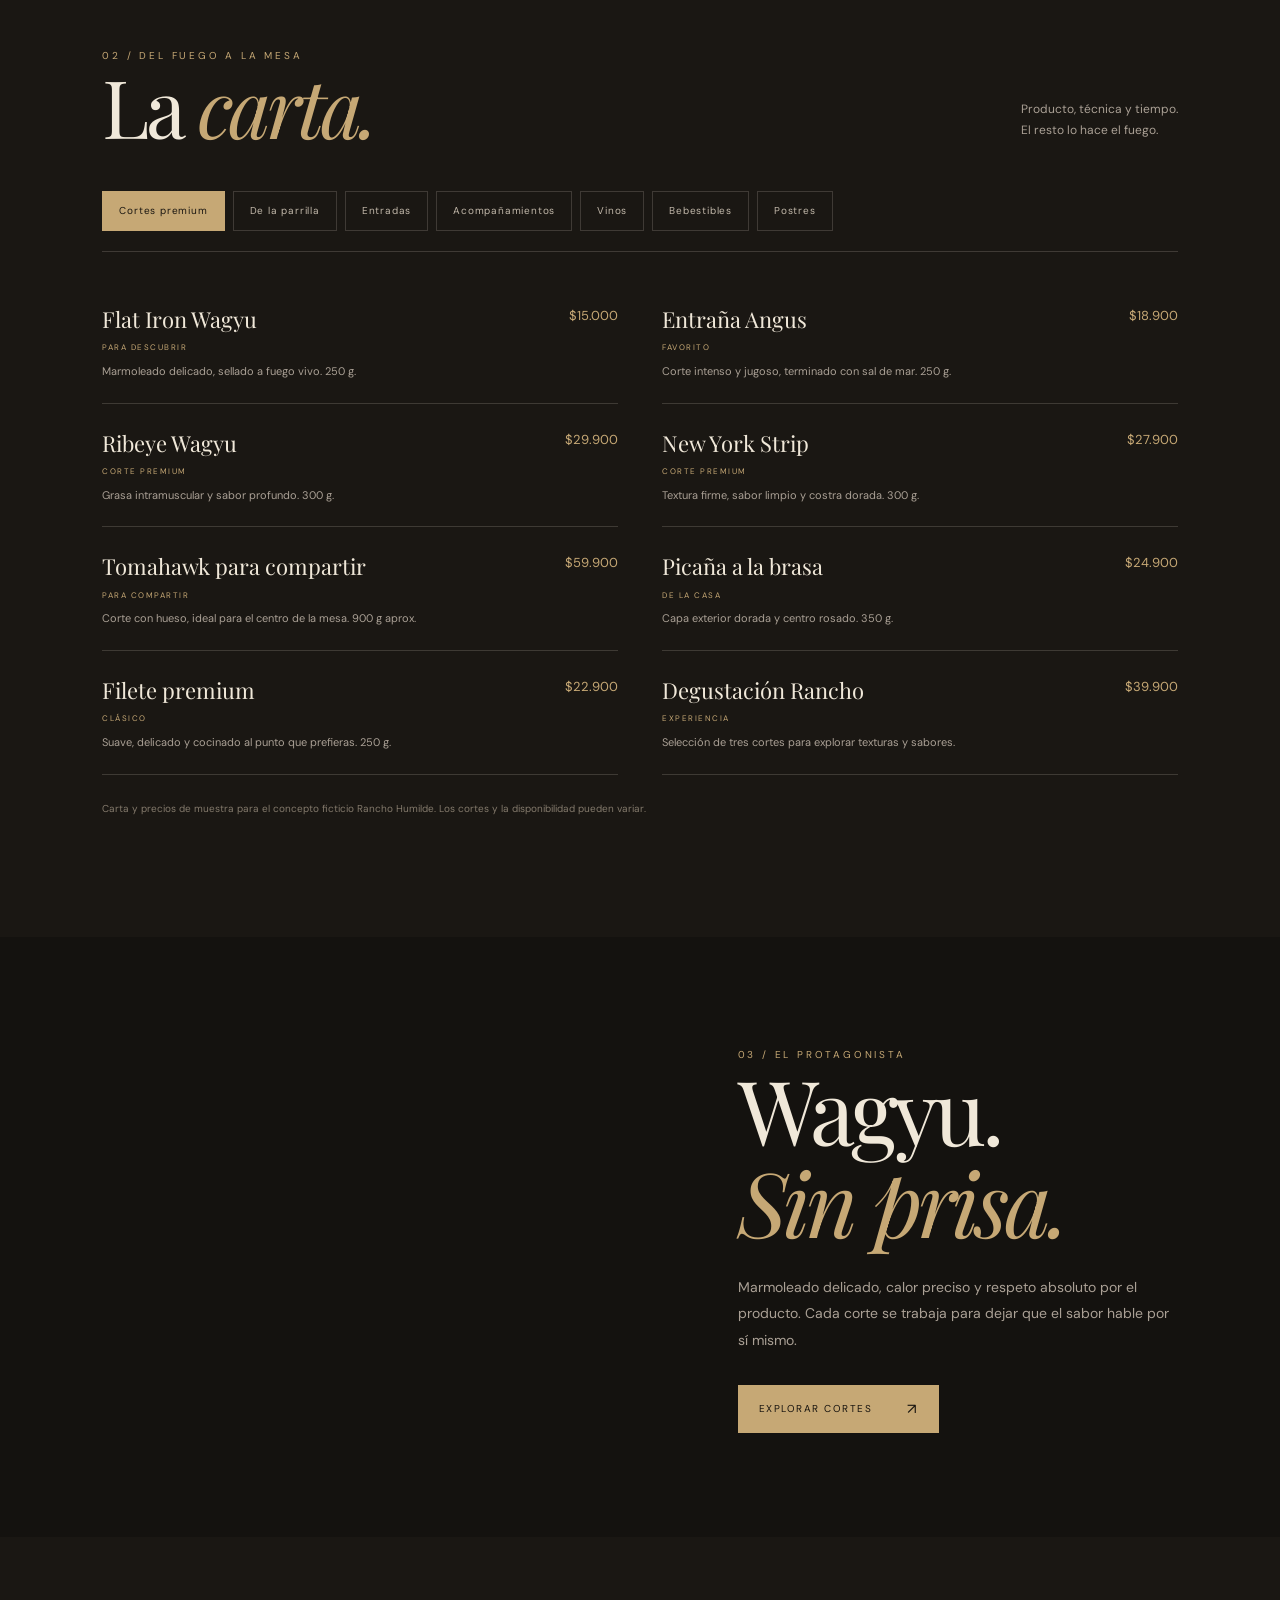
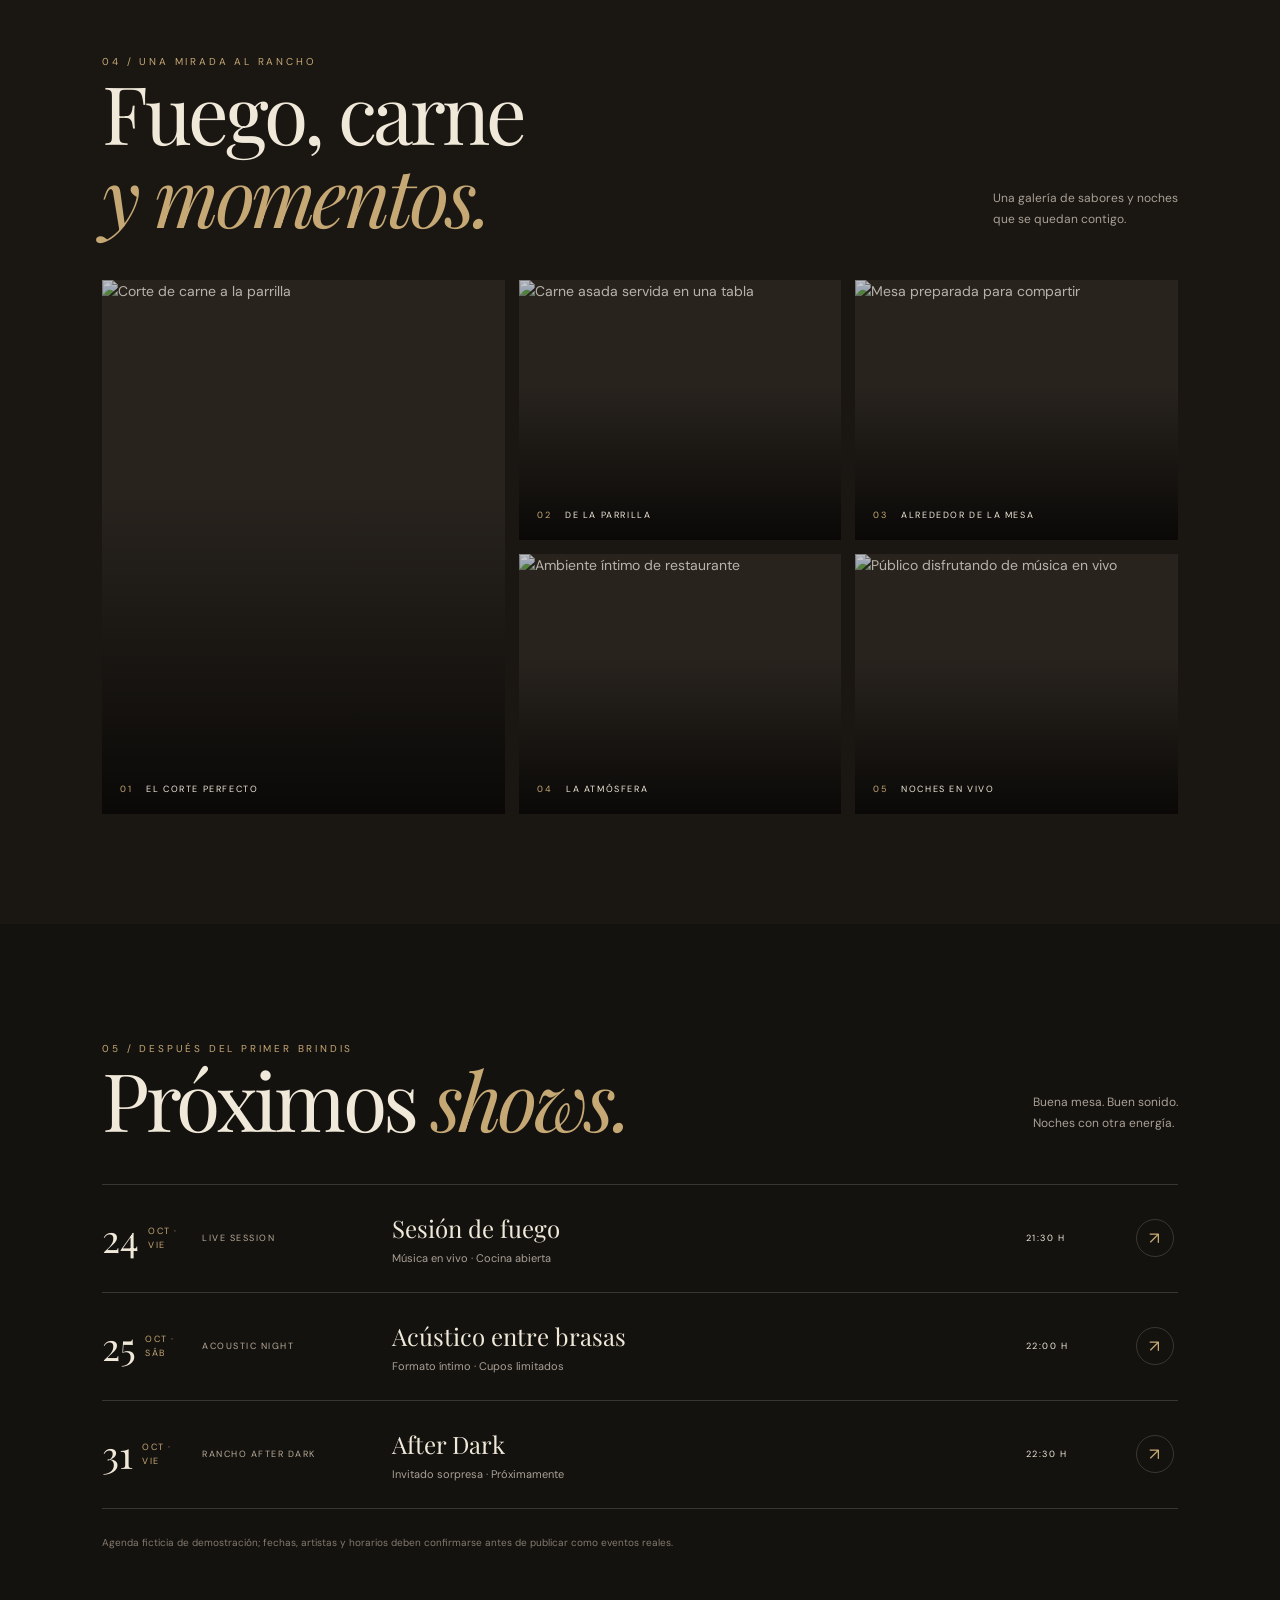
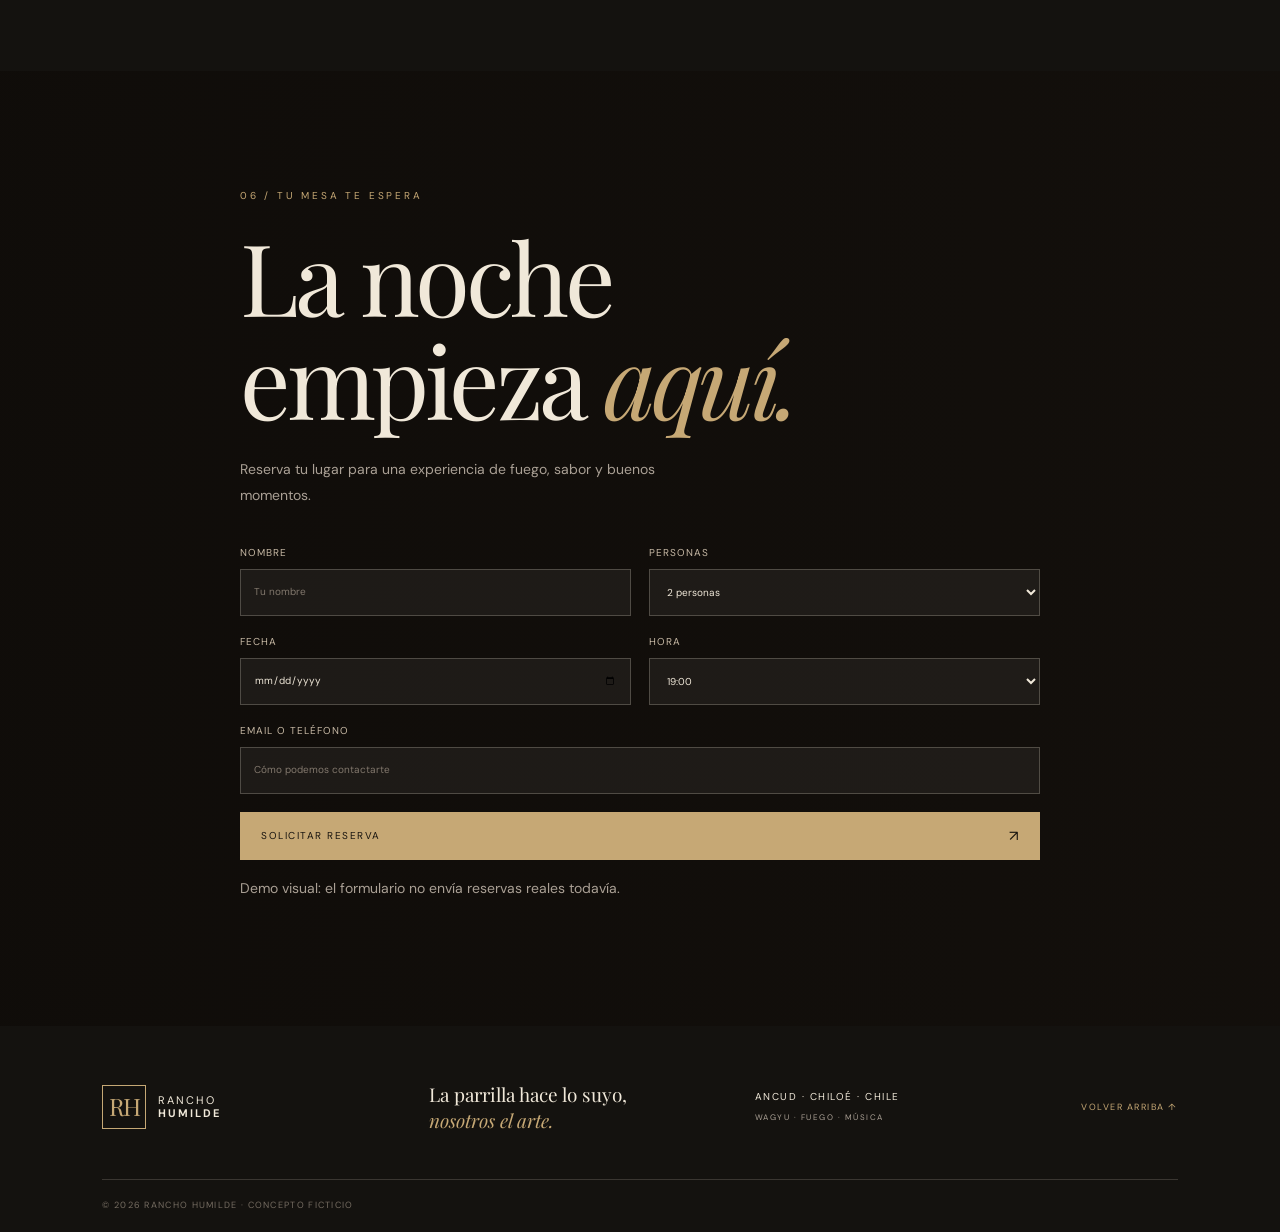
==== commit 20b982d3: "Add files via upload" ====
--- a/index.html
+++ b/index.html
@@ -1,178 +1,107 @@
-<!DOCTYPE html>
+<!doctype html>
 <html lang="es">
 <head>
-  <meta charset="UTF-8">
-  <meta name="viewport" content="width=device-width, initial-scale=1.0">
-  <meta name="description" content="Rancho Humilde — Wagyu, fuego y arte en Ancud, Chiloé.">
-  <meta name="theme-color" content="#0b0b0a">
-  <title>RANCHO HUMILDE — Wagyu · Ancud</title>
+  <meta charset="utf-8">
+  <meta name="viewport" content="width=device-width, initial-scale=1">
+  <meta name="theme-color" content="#14120f">
+  <meta name="description" content="Rancho Humilde — Wagyu, fuego y noches memorables en Ancud, Chiloé. La parrilla hace lo suyo, nosotros el arte.">
+  <title>Rancho Humilde — Wagyu & Fuego</title>
   <link rel="preconnect" href="https://fonts.googleapis.com">
   <link rel="preconnect" href="https://fonts.gstatic.com" crossorigin>
-  <link href="https://fonts.googleapis.com/css2?family=DM+Mono:wght@400;500&family=Manrope:wght@400;500;600;700;800&family=Playfair+Display:wght@500;600;700&display=swap" rel="stylesheet">
+  <link href="https://fonts.googleapis.com/css2?family=DM+Sans:wght@400;500;600;700&family=Playfair+Display:wght@400;500;600;700&display=swap" rel="stylesheet">
   <link rel="stylesheet" href="styles.css">
 </head>
 <body>
-  <div class="grain" aria-hidden="true"></div>
-  <div class="cursor-dot" aria-hidden="true"></div>
-  <div class="cursor-ring" aria-hidden="true"></div>
-
-  <header class="nav" id="nav">
-    <a class="brand" href="#top" aria-label="Rancho Humilde inicio">
-      <span class="brand-mark">RH</span>
-      <span class="brand-name">RANCHO HUMILDE</span>
-    </a>
-    <nav class="nav-links" aria-label="Navegación principal">
-      <a href="#carne">WAGYU</a>
-      <a href="#carta">CARTA</a>
-      <a href="#experiencia">EXPERIENCIA</a>
-      <a href="#shows">SHOWS</a>
+  <div class="announcement">ANCUD · CHILOÉ, CHILE <span>WAGYU · FUEGO · MÚSICA</span></div>
+  <header class="site-header">
+    <a class="brand" href="#inicio" aria-label="Rancho Humilde, inicio"><span class="brand-mark">RH</span><span>RANCHO<br><b>HUMILDE</b></span></a>
+    <button class="menu-toggle" aria-label="Abrir menú" aria-expanded="false">☰</button>
+    <nav class="nav-links">
+      <a href="#carta">La carta</a><a href="#galeria">Galería</a><a href="#shows">Próximos shows</a><a href="#historia">La experiencia</a>
     </nav>
-    <a class="nav-cta magnetic" href="#reserva">RESERVAR <span>↗</span></a>
-    <button class="menu-btn" id="menuBtn" aria-label="Abrir menú" aria-expanded="false"><span></span><span></span></button>
+    <a class="nav-cta" href="#reservas">Reservar mesa <span>↗</span></a>
   </header>
 
-  <main id="top">
-    <section class="hero section-dark" aria-label="Rancho Humilde">
-      <div class="hero-media" data-parallax="0.10">
-        <div class="hero-image"></div>
-        <div class="hero-vignette"></div>
-        <div class="embers" id="embers"></div>
-      </div>
-      <div class="hero-content container">
-        <p class="eyebrow reveal">WAGYU · FUEGO · ANCUD</p>
-        <h1 class="hero-title reveal reveal-delay-1">RANCHO<br><em>HUMILDE</em></h1>
-        <div class="hero-bottom reveal reveal-delay-2">
-          <p class="hero-tagline">La parrilla hace lo suyo,<br><strong>nosotros el arte.</strong></p>
-          <div class="hero-actions">
-            <a class="btn btn-fill magnetic" href="#reserva">RESERVA <span>↗</span></a>
-            <a class="btn btn-ghost magnetic" href="#carta">LA CARTA <span>↗</span></a>
-            <a class="btn btn-ghost magnetic" href="#shows">PRÓXIMOS SHOWS <span>↗</span></a>
-          </div>
+  <main>
+    <section class="hero" id="inicio">
+      <div class="hero-image"></div><div class="hero-shade"></div>
+      <div class="hero-content">
+        <p class="eyebrow"><span></span> STEAKHOUSE · WAGYU · ANCUD</p>
+        <h1>RANCHO<br><em>HUMILDE.</em></h1>
+        <p class="hero-tagline">La parrilla hace lo suyo,<br><em>nosotros el arte.</em></p>
+        <div class="hero-actions">
+          <a class="button button-light" href="#reservas">Reserva <span>↗</span></a>
+          <a class="button button-outline" href="#carta">La carta <span>↗</span></a>
+          <a class="button button-outline" href="#shows">Próximos shows <span>↗</span></a>
         </div>
       </div>
-      <div class="scroll-cue"><span>SCROLL</span><i></i></div>
+      <div class="hero-bottom"><span>CARNE CON CARÁCTER</span><span>42° S · CHILOÉ</span><a href="#carta">DESCUBRIR ↓</a></div>
     </section>
 
-    <section class="manifesto section-light" id="experiencia">
-      <div class="container manifesto-grid">
-        <div class="section-index">01 / EXPERIENCIA</div>
-        <div>
-          <p class="eyebrow dark">EL ARTE DEL FUEGO</p>
-          <h2 class="display dark">Hay carnes que se cocinan.<br><em>Y carnes que se convierten en experiencia.</em></h2>
-          <p class="body-copy">Una mesa, un fuego y una noche pensada para quedarse en la memoria. Rancho Humilde nace como un steakhouse de autor en Ancud: oscuro, preciso y sin ruido innecesario.</p>
-        </div>
+    <section class="intro section-pad" id="historia">
+      <div class="section-kicker">01 / NUESTRA FILOSOFÍA</div>
+      <div class="intro-copy"><h2>El fuego es antiguo.<br><em>El arte, infinito.</em></h2><p>Una mesa para compartir sin apuro. Cortes seleccionados, fuego vivo y una carta pensada para quienes disfrutan cada detalle. Rancho Humilde: una experiencia de parrilla premium en el corazón de Chiloé.</p><a class="text-link" href="#galeria">Entrar en nuestro mundo <span>↗</span></a></div>
+      <div class="intro-stamp">FUEGO<br><span>Y</span><br>OFICIO</div>
+    </section>
+
+    <section class="menu-section section-pad" id="carta">
+      <div class="section-heading">
+        <div><div class="section-kicker">02 / DEL FUEGO A LA MESA</div><h2>La <em>carta.</em></h2></div>
+        <p>Producto, técnica y tiempo.<br>El resto lo hace el fuego.</p>
+      </div>
+      <div class="menu-tabs" role="tablist" aria-label="Categorías de la carta">
+        <button class="tab active" data-category="cortes">Cortes premium</button>
+        <button class="tab" data-category="parrilla">De la parrilla</button>
+        <button class="tab" data-category="entradas">Entradas</button>
+        <button class="tab" data-category="acompanamientos">Acompañamientos</button>
+        <button class="tab" data-category="vinos">Vinos</button>
+        <button class="tab" data-category="bebestibles">Bebestibles</button>
+        <button class="tab" data-category="postres">Postres</button>
+      </div>
+      <div class="menu-grid" id="menu-grid" aria-live="polite"></div>
+      <p class="menu-note">Carta y precios de muestra para el concepto ficticio Rancho Humilde. Los cortes y la disponibilidad pueden variar.</p>
+    </section>
+
+    <section class="feature section-pad">
+      <div class="feature-photo"></div>
+      <div class="feature-copy"><div class="section-kicker">03 / EL PROTAGONISTA</div><h2>Wagyu.<br><em>Sin prisa.</em></h2><p>Marmoleado delicado, calor preciso y respeto absoluto por el producto. Cada corte se trabaja para dejar que el sabor hable por sí mismo.</p><a class="button button-light" href="#carta">Explorar cortes <span>↗</span></a></div>
+    </section>
+
+    <section class="gallery-section section-pad" id="galeria">
+      <div class="section-heading"><div><div class="section-kicker">04 / UNA MIRADA AL RANCHO</div><h2>Fuego, carne<br><em>y momentos.</em></h2></div><p>Una galería de sabores y noches<br>que se quedan contigo.</p></div>
+      <div class="gallery-grid">
+        <figure class="gallery-item gallery-large"><img loading="lazy" src="https://images.unsplash.com/photo-1546833999-b9f581a1996d?auto=format&fit=crop&w=1400&q=85" alt="Corte de carne a la parrilla"><figcaption><span>01</span> EL CORTE PERFECTO</figcaption></figure>
+        <figure class="gallery-item"><img loading="lazy" src="https://images.unsplash.com/photo-1558030006-450675393462?auto=format&fit=crop&w=1000&q=85" alt="Carne asada servida en una tabla"><figcaption><span>02</span> DE LA PARRILLA</figcaption></figure>
+        <figure class="gallery-item"><img loading="lazy" src="https://images.unsplash.com/photo-1528605248644-14dd04022da1?auto=format&fit=crop&w=1000&q=85" alt="Mesa preparada para compartir"><figcaption><span>03</span> ALREDEDOR DE LA MESA</figcaption></figure>
+        <figure class="gallery-item"><img loading="lazy" src="https://images.unsplash.com/photo-1514933651103-005eec06c04b?auto=format&fit=crop&w=1000&q=85" alt="Ambiente íntimo de restaurante"><figcaption><span>04</span> LA ATMÓSFERA</figcaption></figure>
+        <figure class="gallery-item"><img loading="lazy" src="https://images.unsplash.com/photo-1506157786151-b8491531f063?auto=format&fit=crop&w=1000&q=85" alt="Público disfrutando de música en vivo"><figcaption><span>05</span> NOCHES EN VIVO</figcaption></figure>
       </div>
     </section>
 
-    <section class="split-image section-dark">
-      <div class="split-copy container">
-        <p class="eyebrow">FUEGO LENTO. ATENCIÓN AL DETALLE.</p>
-        <h2 class="display light">La parrilla<br><em>hace lo suyo.</em></h2>
+    <section class="shows-section section-pad" id="shows">
+      <div class="section-heading"><div><div class="section-kicker">05 / DESPUÉS DEL PRIMER BRINDIS</div><h2>Próximos <em>shows.</em></h2></div><p>Buena mesa. Buen sonido.<br>Noches con otra energía.</p></div>
+      <div class="show-list">
+        <article class="show-row"><div class="show-date"><b>24</b><span>OCT · VIE</span></div><div class="show-type">LIVE SESSION</div><div class="show-info"><h3>Sesión de fuego</h3><p>Música en vivo · Cocina abierta</p></div><span class="show-time">21:30 H</span><a href="#reservas" class="round-link" aria-label="Consultar por Sesión de fuego">↗</a></article>
+        <article class="show-row"><div class="show-date"><b>25</b><span>OCT · SÁB</span></div><div class="show-type">ACOUSTIC NIGHT</div><div class="show-info"><h3>Acústico entre brasas</h3><p>Formato íntimo · Cupos limitados</p></div><span class="show-time">22:00 H</span><a href="#reservas" class="round-link" aria-label="Consultar por Acústico entre brasas">↗</a></article>
+        <article class="show-row"><div class="show-date"><b>31</b><span>OCT · VIE</span></div><div class="show-type">RANCHO AFTER DARK</div><div class="show-info"><h3>After Dark</h3><p>Invitado sorpresa · Próximamente</p></div><span class="show-time">22:30 H</span><a href="#reservas" class="round-link" aria-label="Consultar por After Dark">↗</a></article>
       </div>
-      <div class="fire-image" data-parallax="0.16" role="img" aria-label="Carne a la parrilla sobre fuego"></div>
+      <p class="menu-note">Agenda ficticia de demostración; fechas, artistas y horarios deben confirmarse antes de publicar como eventos reales.</p>
     </section>
 
-    <section class="wagyu section-dark" id="carne">
-      <div class="container">
-        <div class="section-head">
-          <div class="section-index">02 / WAGYU</div>
-          <div>
-            <p class="eyebrow">NO ES SOLO CARNE</p>
-            <h2 class="display light">Es<br><em>marmoleado.</em></h2>
-          </div>
-          <p class="body-copy muted">Cada corte está pensado para dejar que la grasa, la brasa y el tiempo hagan el trabajo. Sin disfrazar el ingrediente.</p>
-        </div>
-
-        <div class="wagyu-frame">
-          <div class="wagyu-photo" data-tilt>
-            <div class="photo-label top-left">RANCHO HUMILDE / 01</div>
-            <div class="photo-label bottom-right">FIRE / MARBLING / FLAVOR</div>
-          </div>
-          <div class="spec spec-a"><span>01</span><b>MARBLING</b><small>El detalle que se ve.</small></div>
-          <div class="spec spec-b"><span>02</span><b>TEXTURE</b><small>El carácter que se siente.</small></div>
-          <div class="spec spec-c"><span>03</span><b>FIRE</b><small>La parrilla que termina la obra.</small></div>
-        </div>
-      </div>
-    </section>
-
-    <section class="carta section-light" id="carta">
-      <div class="container">
-        <div class="section-head light-grid">
-          <div class="section-index">03 / CARTA</div>
-          <div>
-            <p class="eyebrow dark">LA CARTA</p>
-            <h2 class="display dark">Pocos platos.<br><em>Mucho que decir.</em></h2>
-          </div>
-          <p class="body-copy">Una selección conceptual para una carta que deja respirar a la carne. Los nombres y valores mostrados son ficticios.</p>
-        </div>
-        <div class="menu-list">
-          <article class="menu-item"><span class="num">01</span><div><h3>Wagyu Prime Cut</h3><p>Brasa, sal ahumada y jugo reducido.</p></div><strong>$38.900</strong></article>
-          <article class="menu-item"><span class="num">02</span><div><h3>Tomahawk de la Casa</h3><p>Corte al fuego, mantequilla de ajo negro.</p></div><strong>$49.900</strong></article>
-          <article class="menu-item"><span class="num">03</span><div><h3>Carpaccio Ahumado</h3><p>Wagyu, parmesano, aceite de hierbas.</p></div><strong>$18.900</strong></article>
-          <article class="menu-item"><span class="num">04</span><div><h3>Papas Rancho</h3><p>Fritas en grasa de res, sal de hierbas.</p></div><strong>$8.900</strong></article>
-          <article class="menu-item"><span class="num">05</span><div><h3>Chocolate & Sal</h3><p>Ganache oscuro, caramelo salado, cacao.</p></div><strong>$9.900</strong></article>
-        </div>
-        <div class="center"><a href="#reserva" class="text-link dark-link">VER LA CARTA COMPLETA <span>↗</span></a></div>
-      </div>
-    </section>
-
-    <section class="gallery section-dark">
-      <div class="container gallery-head"><div class="section-index">04 / EXPERIENCIA</div><p class="eyebrow">UNA MESA. UN FUEGO. UNA NOCHE.</p></div>
-      <div class="gallery-grid container">
-        <div class="g-photo g1"></div>
-        <div class="g-photo g2"></div>
-        <div class="g-photo g3"></div>
-        <div class="g-photo g4"></div>
-      </div>
-    </section>
-
-    <section class="shows section-light" id="shows">
-      <div class="container">
-        <div class="section-head light-grid">
-          <div class="section-index">05 / SHOWS</div>
-          <div><p class="eyebrow dark">PRÓXIMOS SHOWS</p><h2 class="display dark">Después de la<br><em>última copa.</em></h2></div>
-          <p class="body-copy">Noches de música en vivo, sesiones acústicas y encuentros después de la cena. Programación completamente ficticia.</p>
-        </div>
-        <div class="show-list">
-          <article class="show-item"><div class="date"><span>08</span> NOV</div><div><p>LIVE SESSION</p><h3>Rancho After Dark</h3><small>22:00 · Salón principal</small></div><button class="circle-btn">↗</button></article>
-          <article class="show-item"><div class="date"><span>15</span> NOV</div><div><p>ACOUSTIC NIGHT</p><h3>Fuego & Cuerdas</h3><small>21:30 · Salón principal</small></div><button class="circle-btn">↗</button></article>
-          <article class="show-item"><div class="date"><span>29</span> NOV</div><div><p>SPECIAL</p><h3>Noche Rancho</h3><small>23:00 · Próximamente</small></div><button class="circle-btn">↗</button></article>
-        </div>
-      </div>
-    </section>
-
-    <section class="ancud section-dark">
-      <div class="ancud-image" data-parallax="0.08"></div>
-      <div class="ancud-overlay"></div>
-      <div class="container ancud-copy">
-        <p class="eyebrow">06 / ORIGEN</p>
-        <h2 class="display light">Desde Ancud,<br><em>con fuego.</em></h2>
-        <p class="body-copy light-copy">Madera, niebla, costa y noches largas. La identidad del sur aparece en los materiales y en la atmósfera, no en el cliché.</p>
-      </div>
-    </section>
-
-    <section class="reservation section-light" id="reserva">
-      <div class="container reservation-grid">
-        <div><p class="eyebrow dark">RESERVAS</p><h2 class="display dark">Tu mesa<br><em>te espera.</em></h2><p class="body-copy">Proyecto conceptual. Completa el formulario para simular una reserva.</p></div>
-        <form class="booking-form" id="bookingForm">
-          <label>Nombre<input type="text" name="name" placeholder="Tu nombre" required></label>
-          <div class="two-cols"><label>Fecha<input type="date" name="date" required></label><label>Hora<input type="time" name="time" required></label></div>
-          <div class="two-cols"><label>Personas<select name="guests"><option>2 personas</option><option>3 personas</option><option>4 personas</option><option>5 personas</option><option>6+ personas</option></select></label><label>Contacto<input type="email" name="email" placeholder="correo@ejemplo.com" required></label></div>
-          <button class="submit-btn magnetic" type="submit">SOLICITAR RESERVA <span>↗</span></button>
-          <p class="form-note" id="formNote" aria-live="polite"></p>
-        </form>
+    <section class="reservation-section section-pad" id="reservas">
+      <div class="reservation-backdrop"></div><div class="reservation-content"><div class="section-kicker">06 / TU MESA TE ESPERA</div><h2>La noche<br>empieza <em>aquí.</em></h2><p>Reserva tu lugar para una experiencia de fuego, sabor y buenos momentos.</p>
+        <form id="reservation-form" class="reservation-form">
+          <label>Nombre<input name="name" placeholder="Tu nombre" required></label>
+          <label>Personas<select name="guests"><option>2 personas</option><option>1 persona</option><option>3 personas</option><option>4 personas</option><option>5 personas</option><option>6+ personas</option></select></label>
+          <label>Fecha<input type="date" name="date" required></label>
+          <label>Hora<select name="time"><option>19:00</option><option>19:30</option><option>20:00</option><option>20:30</option><option>21:00</option><option>21:30</option><option>22:00</option></select></label>
+          <label class="full-field">Email o teléfono<input name="contact" placeholder="Cómo podemos contactarte" required></label>
+          <button class="button button-light full-field" type="submit">Solicitar reserva <span>↗</span></button>
+        </form><p class="form-note" id="form-note">Demo visual: el formulario no envía reservas reales todavía.</p>
       </div>
     </section>
   </main>
-
-  <footer class="footer section-dark">
-    <div class="container footer-top">
-      <div><p class="eyebrow">ANCUD · CHILOÉ · CHILE</p><h2 class="footer-brand">RANCHO<br><em>HUMILDE</em></h2></div>
-      <div class="footer-links"><a href="#carta">Carta</a><a href="#experiencia">Experiencia</a><a href="#shows">Shows</a><a href="#reserva">Reservas</a></div>
-    </div>
-    <div class="container footer-bottom"><span>LA PARRILLA HACE LO SUYO, NOSOTROS EL ARTE.</span><span>© <span id="year"></span> RANCHO HUMILDE</span></div>
-  </footer>
-
+  <footer class="site-footer"><a class="brand footer-brand" href="#inicio"><span class="brand-mark">RH</span><span>RANCHO<br><b>HUMILDE</b></span></a><p>La parrilla hace lo suyo,<br><em>nosotros el arte.</em></p><div class="footer-location">ANCUD · CHILOÉ · CHILE<br><span>WAGYU · FUEGO · MÚSICA</span></div><a class="back-top" href="#inicio">VOLVER ARRIBA ↑</a><div class="copyright">© 2026 RANCHO HUMILDE · CONCEPTO FICTICIO</div></footer>
   <script src="script.js"></script>
 </body>
-</html>
+</html>
--- a/styles.css
+++ b/styles.css
@@ -1,19 +1 @@
-:root{
-  --black:#090908;--black2:#11110f;--paper:#eee9df;--paper2:#e5dfd3;--ink:#161513;--muted:#777168;--line:rgba(22,21,19,.16);--line-dark:rgba(238,233,223,.18);--gold:#b79b6d;--serif:'Playfair Display',Georgia,serif;--sans:'Manrope',Arial,sans-serif;--mono:'DM Mono',monospace
-}
-*{box-sizing:border-box}html{scroll-behavior:smooth}body{margin:0;background:var(--black);color:var(--paper);font-family:var(--sans);overflow-x:hidden}.grain{position:fixed;inset:0;pointer-events:none;z-index:100;opacity:.055;background-image:url("data:image/svg+xml,%3Csvg viewBox='0 0 180 180' xmlns='http://www.w3.org/2000/svg'%3E%3Cfilter id='n'%3E%3CfeTurbulence type='fractalNoise' baseFrequency='.85' numOctaves='4' stitchTiles='stitch'/%3E%3C/filter%3E%3Crect width='100%25' height='100%25' filter='url(%23n)' opacity='.5'/%3E%3C/svg%3E")}.container{width:min(1320px,calc(100% - 64px));margin:auto}.section-dark{background:var(--black)}.section-light{background:var(--paper);color:var(--ink)}
-.nav{position:fixed;z-index:50;top:0;left:0;right:0;height:82px;display:flex;align-items:center;justify-content:space-between;padding:0 32px;transition:.5s ease;border-bottom:1px solid transparent}.nav.scrolled{background:rgba(9,9,8,.82);backdrop-filter:blur(18px);border-color:var(--line-dark)}.brand{display:flex;align-items:center;gap:12px;color:var(--paper);text-decoration:none}.brand-mark{display:grid;place-items:center;width:34px;height:34px;border:1px solid var(--gold);font:500 12px var(--mono);letter-spacing:.04em}.brand-name{font:700 13px var(--sans);letter-spacing:.14em}.nav-links{display:flex;gap:34px;position:absolute;left:50%;transform:translateX(-50%)}.nav-links a,.nav-cta{color:var(--paper);text-decoration:none;font:500 11px var(--mono);letter-spacing:.14em}.nav-cta{border:1px solid var(--line-dark);padding:13px 16px;transition:.3s}.nav-cta:hover{background:var(--paper);color:var(--black)}.menu-btn{display:none;background:none;border:0;color:white;width:36px;height:36px}.menu-btn span{display:block;height:1px;background:white;width:22px;margin:6px auto}
-.hero{min-height:100vh;position:relative;overflow:hidden;display:flex;align-items:flex-end}.hero-media,.hero-vignette,.hero-image{position:absolute;inset:0}.hero-image{background:url('https://images.unsplash.com/photo-1544025162-d76694265947?auto=format&fit=crop&w=2200&q=90') center/cover;transform:scale(1.06)}.hero-vignette{background:linear-gradient(180deg,rgba(0,0,0,.55),rgba(0,0,0,.12) 36%,rgba(0,0,0,.82) 100%)}.hero::after{content:"";position:absolute;inset:0;background:radial-gradient(circle at 72% 42%,rgba(183,155,109,.14),transparent 22%);pointer-events:none}.hero-content{position:relative;z-index:2;padding-top:170px;padding-bottom:74px}.eyebrow{font:500 11px var(--mono);letter-spacing:.18em;color:#d7cdbd;margin:0 0 18px}.eyebrow.dark{color:#5d564d}.hero-title,.display,.footer-brand{font-family:var(--serif);font-weight:500;letter-spacing:-.045em;line-height:.9;margin:0}.hero-title{font-size:clamp(74px,12vw,176px);text-transform:uppercase}.hero-title em,.display em,.footer-brand em{font-style:italic;color:#d7c09a}.hero-bottom{display:flex;align-items:flex-end;justify-content:space-between;margin-top:64px;gap:40px}.hero-tagline{font:400 17px/1.45 var(--serif);color:#dcd3c6;margin:0}.hero-tagline strong{font-weight:500;color:#fff}.hero-actions{display:flex;gap:10px;flex-wrap:wrap;justify-content:flex-end}.btn{display:inline-flex;align-items:center;gap:18px;text-decoration:none;font:500 10px var(--mono);letter-spacing:.15em;padding:16px 18px;min-width:155px;justify-content:space-between;transition:.35s;position:relative;overflow:hidden}.btn-fill{background:var(--paper);color:var(--black)}.btn-ghost{color:var(--paper);border:1px solid rgba(238,233,223,.35)}.btn-ghost:hover{background:var(--paper);color:var(--black)}.scroll-cue{position:absolute;right:32px;bottom:32px;z-index:3;display:flex;align-items:center;gap:10px;writing-mode:vertical-rl;font:500 9px var(--mono);letter-spacing:.18em}.scroll-cue i{display:block;width:1px;height:55px;background:rgba(238,233,223,.45)}
-.embers{position:absolute;inset:0;pointer-events:none;overflow:hidden}.ember{position:absolute;width:3px;height:3px;border-radius:50%;background:#e1b76f;box-shadow:0 0 12px rgba(225,183,111,.85);opacity:0;animation:float 5s linear infinite}@keyframes float{0%{transform:translate3d(0,18vh,0) scale(.4);opacity:0}12%{opacity:.85}80%{opacity:.4}100%{transform:translate3d(40px,-100vh,0) scale(1);opacity:0}}
-.manifesto{padding:150px 0}.manifesto-grid,.section-head,.reservation-grid{display:grid;grid-template-columns:1fr 2.5fr 1fr;gap:48px}.section-index{font:500 10px var(--mono);letter-spacing:.16em;opacity:.75}.display{font-size:clamp(46px,6.4vw,92px);margin-bottom:35px}.display.light{color:var(--paper)}.display.dark{color:var(--ink)}.body-copy{font:400 15px/1.7 var(--sans);max-width:440px;color:#5f594f}.body-copy.muted{color:#9c9589}.split-image{min-height:78vh;position:relative;overflow:hidden;display:flex;align-items:flex-end}.split-copy{position:relative;z-index:2;padding-bottom:90px}.fire-image{position:absolute;inset:0 0 0 42%;background:url('https://images.unsplash.com/photo-1558030006-450675393462?auto=format&fit=crop&w=1800&q=86') center/cover}.split-image::after{content:"";position:absolute;inset:0;background:linear-gradient(90deg,rgba(9,9,8,.95),rgba(9,9,8,.2) 62%,rgba(9,9,8,.35)),linear-gradient(0deg,rgba(9,9,8,.55),transparent 55%)}
-.wagyu{padding:145px 0}.section-head{align-items:end;margin-bottom:70px}.wagyu-frame{height:min(760px,72vw);min-height:520px;position:relative}.wagyu-photo{position:absolute;inset:0;background:url('https://images.unsplash.com/photo-1529692236671-f1f6cf9683ba?auto=format&fit=crop&w=2000&q=90') center/cover;overflow:hidden;transition:transform .2s ease}.wagyu-photo::after{content:"";position:absolute;inset:0;background:linear-gradient(120deg,rgba(0,0,0,.2),transparent 45%,rgba(0,0,0,.58))}.photo-label{position:absolute;z-index:2;font:500 9px var(--mono);letter-spacing:.15em;color:#e6ded1}.photo-label.top-left{top:24px;left:24px}.photo-label.bottom-right{bottom:24px;right:24px}.spec{position:absolute;z-index:3;width:200px}.spec span{display:block;font:500 9px var(--mono);color:#b79b6d;margin-bottom:8px}.spec b{display:block;font:600 11px var(--mono);letter-spacing:.15em}.spec small{display:block;font:400 11px/1.45 var(--sans);color:#b6afa3;margin-top:6px}.spec-a{left:-34px;top:18%}.spec-b{right:-14px;top:52%}.spec-c{left:18%;bottom:-54px}
-.carta{padding:145px 0}.light-grid{margin-bottom:64px}.menu-list{border-top:1px solid var(--line)}.menu-item{display:grid;grid-template-columns:60px 1fr auto;gap:28px;align-items:center;padding:30px 0;border-bottom:1px solid var(--line);transition:.3s}.menu-item:hover{padding-left:10px}.menu-item .num{font:500 10px var(--mono);color:#897f73}.menu-item h3{font:500 23px var(--serif);margin:0 0 7px}.menu-item p{font:400 12px/1.4 var(--sans);margin:0;color:var(--muted)}.menu-item strong{font:500 11px var(--mono);letter-spacing:.05em}.center{display:flex;justify-content:center;padding-top:40px}.text-link{font:500 10px var(--mono);letter-spacing:.15em;text-decoration:none}.dark-link{color:var(--ink);border-bottom:1px solid var(--ink);padding-bottom:7px}
-.gallery{padding:95px 0 145px}.gallery-head{display:flex;justify-content:space-between;align-items:center;margin-bottom:45px}.gallery-grid{display:grid;grid-template-columns:1.1fr .9fr;grid-template-rows:360px 500px;gap:14px}.g-photo{background-size:cover;background-position:center;filter:saturate(.78)}.g1{background-image:url('https://images.unsplash.com/photo-1541544741938-0af808871cc0?auto=format&fit=crop&w=1500&q=82')}.g2{background-image:url('https://images.unsplash.com/photo-1550966871-3ed3cdb5ed0c?auto=format&fit=crop&w=1200&q=82');margin-top:80px}.g3{background-image:url('https://images.unsplash.com/photo-1544148103-0773bf10d330?auto=format&fit=crop&w=1500&q=82');margin-bottom:80px}.g4{background-image:url('https://images.unsplash.com/photo-1515003197210-e0cd71810b5f?auto=format&fit=crop&w=1200&q=82')}
-.shows{padding:145px 0}.show-list{border-top:1px solid var(--line)}.show-item{display:grid;grid-template-columns:180px 1fr 60px;gap:30px;align-items:center;padding:27px 0;border-bottom:1px solid var(--line)}.date{font:500 10px var(--mono);letter-spacing:.12em;color:#6d665d}.date span{font:500 44px var(--serif);color:var(--ink);margin-right:8px}.show-item p{margin:0 0 5px;font:500 9px var(--mono);letter-spacing:.16em;color:#746c62}.show-item h3{font:500 26px var(--serif);margin:0}.show-item small{display:block;margin-top:5px;font-size:11px;color:var(--muted)}.circle-btn{width:48px;height:48px;border:1px solid var(--line);border-radius:50%;background:none;font-size:18px;transition:.3s}.show-item:hover .circle-btn{background:var(--ink);color:var(--paper)}
-.ancud{min-height:88vh;position:relative;overflow:hidden;display:flex;align-items:center}.ancud-image{position:absolute;inset:0;background:url('https://images.unsplash.com/photo-1494472155651-9b5c1f6b8c5b?auto=format&fit=crop&w=2200&q=85') center/cover;filter:saturate(.55) contrast(1.05);transform:scale(1.05)}.ancud-overlay{position:absolute;inset:0;background:linear-gradient(90deg,rgba(9,9,8,.9),rgba(9,9,8,.42) 58%,rgba(9,9,8,.62)),linear-gradient(0deg,rgba(9,9,8,.55),transparent)}.ancud-copy{position:relative;z-index:2}.light-copy{color:#cfc5b8}.reservation{padding:145px 0}.reservation-grid{grid-template-columns:1fr 1.4fr;gap:90px}.booking-form{border-top:1px solid var(--line);padding-top:10px}.booking-form label{display:block;font:500 9px var(--mono);letter-spacing:.14em;color:#71695f;margin-bottom:20px}.booking-form input,.booking-form select{width:100%;border:0;border-bottom:1px solid rgba(22,21,19,.22);background:transparent;padding:14px 0 12px;font:400 15px var(--sans);color:var(--ink);outline:none;border-radius:0}.two-cols{display:grid;grid-template-columns:1fr 1fr;gap:30px}.submit-btn{width:100%;margin-top:12px;border:0;background:var(--ink);color:var(--paper);padding:18px 20px;text-align:left;font:500 10px var(--mono);letter-spacing:.16em;display:flex;justify-content:space-between;cursor:pointer}.form-note{min-height:18px;font:500 9px var(--mono);letter-spacing:.1em;color:#746c62;margin-top:14px}.footer{padding:120px 0 28px}.footer-top{display:flex;justify-content:space-between;align-items:flex-end;gap:40px;padding-bottom:100px}.footer-brand{font-size:clamp(72px,12vw,170px);margin-top:10px}.footer-links{display:grid;gap:16px}.footer-links a{color:#cfc7bb;text-decoration:none;font:500 11px var(--mono);letter-spacing:.13em}.footer-bottom{padding-top:24px;border-top:1px solid var(--line-dark);display:flex;justify-content:space-between;color:#81796e;font:500 8px var(--mono);letter-spacing:.13em}
-.cursor-dot,.cursor-ring{position:fixed;top:0;left:0;z-index:120;pointer-events:none;transform:translate(-50%,-50%);display:none}.cursor-dot{width:5px;height:5px;background:var(--paper);border-radius:50%}.cursor-ring{width:34px;height:34px;border:1px solid rgba(238,233,223,.5);border-radius:50%;transition:width .25s,height .25s,border-color .25s;mix-blend-mode:difference}.cursor-ring.hover{width:64px;height:64px;border-color:rgba(238,233,223,.85)}
-.reveal{opacity:0;transform:translateY(24px);transition:opacity 1s ease,transform 1s cubic-bezier(.22,1,.36,1)}.revealed{opacity:1;transform:none}.reveal-delay-1{transition-delay:.12s}.reveal-delay-2{transition-delay:.24s}
-@media (min-width:900px){body{cursor:none}.cursor-dot,.cursor-ring{display:block}.nav a,.nav button,.btn,.show-item,.text-link,.menu-item{cursor:none}}
-@media (max-width:1000px){.nav-links{display:none}.menu-btn{display:block}.nav-cta{display:none}.hero-bottom{display:block}.hero-actions{justify-content:flex-start;margin-top:28px}.hero-title{font-size:clamp(70px,16vw,150px)}.manifesto-grid,.section-head{grid-template-columns:1fr 2fr}.manifesto-grid .section-index,.section-head .section-index{grid-column:1/-1}.section-head .body-copy{grid-column:2}.wagyu-frame{height:65vw;min-height:460px}.spec-a{left:0}.spec-b{right:0}.gallery-grid{grid-template-rows:300px 380px}}
-@media (max-width:700px){.container{width:min(100% - 36px,1320px)}.nav{padding:0 18px;height:68px}.brand-name{font-size:11px}.hero-content{padding-top:135px;padding-bottom:56px}.hero-title{font-size:clamp(60px,19vw,105px)}.hero-tagline{font-size:15px}.hero-actions{display:grid;grid-template-columns:1fr;gap:8px}.btn{width:100%;min-width:0}.scroll-cue{display:none}.manifesto,.wagyu,.carta,.shows,.reservation{padding:95px 0}.manifesto-grid,.section-head,.reservation-grid{display:block}.body-copy{max-width:none}.manifesto-grid .section-index,.section-head .section-index{margin-bottom:28px}.display{font-size:clamp(43px,12vw,70px)}.split-image{min-height:70vh}.fire-image{inset:0}.split-image::after{background:linear-gradient(0deg,rgba(9,9,8,.92),rgba(9,9,8,.24) 70%)}.split-copy{padding-bottom:70px}.wagyu-frame{height:120vw;min-height:470px}.spec{position:absolute;width:150px}.spec-a{left:0;top:8%}.spec-b{right:0;top:55%}.spec-c{left:0;bottom:-55px}.photo-label{font-size:8px}.menu-item{grid-template-columns:36px 1fr;gap:16px;padding:23px 0}.menu-item strong{grid-column:2}.gallery-head{display:block}.gallery-head .section-index{margin-bottom:24px}.gallery-grid{display:grid;grid-template-columns:1fr 1fr;grid-template-rows:190px 240px;gap:8px}.g2{margin-top:28px}.g3{margin-bottom:28px}.show-item{grid-template-columns:72px 1fr 44px;gap:16px}.date span{display:block;font-size:35px}.circle-btn{width:40px;height:40px}.reservation-grid>div{margin-bottom:48px}.two-cols{gap:14px}.footer{padding-top:90px}.footer-top{display:block;padding-bottom:60px}.footer-links{display:flex;flex-wrap:wrap;margin-top:45px;gap:15px 28px}.footer-bottom{display:block;line-height:1.8}.footer-bottom span{display:block}.footer-bottom span+span{margin-top:8px}}
-@media (prefers-reduced-motion:reduce){html{scroll-behavior:auto}.reveal{transition:none}.hero-image,.fire-image,.ancud-image{transform:none}.ember{display:none}}
+*{box-sizing:border-box} :root{--bg:#14120f;--panel:#1d1a16;--cream:#f0e8d9;--muted:#aaa095;--gold:#c6a875;--line:rgba(240,232,217,.17);--serif:"Playfair Display",Georgia,serif;--sans:"DM Sans",Arial,sans-serif}html{scroll-behavior:smooth;scroll-padding-top:90px}body{margin:0;background:var(--bg);color:var(--cream);font-family:var(--sans);font-size:14px;line-height:1.6}a{color:inherit;text-decoration:none}button,input,select{font:inherit}.announcement{height:30px;background:#0d0c0a;color:#c9bda9;display:flex;justify-content:space-between;align-items:center;padding:0 5.5%;font-size:9px;letter-spacing:2px}.announcement span{color:#887c69}.site-header{height:86px;display:flex;align-items:center;justify-content:space-between;padding:0 5.5%;position:sticky;top:0;z-index:20;background:rgba(20,18,15,.94);backdrop-filter:blur(16px);border-bottom:1px solid var(--line)}.brand{display:flex;align-items:center;gap:12px;font-size:11px;line-height:1.15;letter-spacing:2px}.brand b{font-weight:700}.brand-mark{font-family:var(--serif);font-size:24px;border:1px solid var(--gold);color:var(--gold);width:44px;height:44px;display:grid;place-items:center;letter-spacing:-2px}.nav-links{display:flex;gap:32px;color:#d3c9bb;font-size:11px;letter-spacing:1px;text-transform:uppercase}.nav-links a:hover,.text-link:hover{color:var(--gold)}.nav-cta{font-size:11px;letter-spacing:1px;text-transform:uppercase;border-bottom:1px solid var(--gold);padding:10px 0}.nav-cta span{color:var(--gold);margin-left:14px}.menu-toggle{display:none;background:none;color:var(--cream);border:0;font-size:24px}.hero{min-height:calc(100vh - 116px);position:relative;display:flex;align-items:center;padding:90px 8%;overflow:hidden}.hero-image,.hero-shade{position:absolute;inset:0}.hero-image{background:url("https://images.unsplash.com/photo-1544025162-d76694265947?auto=format&fit=crop&w=2200&q=90") center 55%/cover;transform:scale(1.025);animation:heroZoom 18s ease-in-out infinite alternate}.hero-shade{background:linear-gradient(90deg,rgba(12,10,8,.91) 0%,rgba(12,10,8,.63) 42%,rgba(12,10,8,.13) 100%),linear-gradient(0deg,rgba(12,10,8,.68),transparent 35%)}.hero-content{position:relative;z-index:1;max-width:750px}.eyebrow,.section-kicker{font-size:10px;letter-spacing:2.8px;color:var(--gold);text-transform:uppercase}.eyebrow{display:flex;align-items:center;gap:10px}.eyebrow span{width:28px;height:1px;background:var(--gold)}h1,h2,h3,p{margin-top:0}h1{font-family:var(--serif);font-weight:500;font-size:clamp(68px,11vw,156px);line-height:.82;letter-spacing:-.065em;margin:34px 0 30px}h1 em,h2 em,.hero-tagline em,.site-footer em{font-weight:400;color:var(--gold)}.hero-tagline{font-family:var(--serif);font-size:clamp(24px,3vw,39px);line-height:1.24;margin-bottom:34px}.hero-actions{display:flex;gap:12px;flex-wrap:wrap}.button{min-height:48px;display:inline-flex;align-items:center;justify-content:space-between;gap:35px;padding:0 20px;font-size:10px;letter-spacing:1.5px;text-transform:uppercase;border:1px solid var(--gold);transition:transform .25s,background .25s,color .25s}.button span{font-size:15px}.button:hover{transform:translateY(-3px);background:var(--gold);color:#15120e}.button-light{background:var(--gold);color:#18140f}.button-outline{background:rgba(20,18,15,.15);color:var(--cream);border-color:rgba(240,232,217,.55)}.hero-bottom{position:absolute;z-index:1;left:8%;right:8%;bottom:26px;display:flex;justify-content:space-between;font-size:9px;letter-spacing:2px;color:#d0c4b4}.hero-bottom a{color:var(--gold)}.section-pad{padding:110px 8%}.intro{display:grid;grid-template-columns:1fr 2fr .5fr;gap:40px;border-bottom:1px solid var(--line);align-items:start}.section-kicker{padding-top:7px}h2{font-family:var(--serif);font-size:clamp(43px,6.3vw,82px);font-weight:400;line-height:1.03;letter-spacing:-.045em;margin:0 0 26px}.intro-copy p,.feature-copy p,.reservation-content>p{color:var(--muted);max-width:470px;font-size:14px;line-height:1.9}.text-link{display:inline-flex;gap:25px;margin-top:15px;border-bottom:1px solid var(--gold);padding-bottom:9px;font-size:10px;letter-spacing:1.5px;text-transform:uppercase}.text-link span{color:var(--gold)}.intro-stamp{font-family:var(--serif);font-size:22px;line-height:1.1;letter-spacing:4px;text-align:center;border:1px solid #796346;border-radius:50%;width:125px;height:125px;display:flex;flex-direction:column;align-items:center;justify-content:center;transform:rotate(9deg);color:#d0b991}.intro-stamp span{font-size:11px;color:var(--gold)}.menu-section{background:#1a1713}.section-heading{display:flex;align-items:end;justify-content:space-between;gap:30px;margin-bottom:44px}.section-heading h2{margin-bottom:0}.section-heading>p{color:var(--muted);font-size:12px;line-height:1.8;margin-bottom:5px}.menu-tabs{display:flex;gap:8px;flex-wrap:wrap;border-bottom:1px solid var(--line);padding-bottom:20px;margin-bottom:28px}.tab{border:1px solid var(--line);background:transparent;color:#c2b8aa;padding:11px 16px;cursor:pointer;font-size:10px;letter-spacing:.8px;transition:.2s}.tab:hover,.tab.active{background:var(--gold);color:#1b1711;border-color:var(--gold)}.menu-grid{display:grid;grid-template-columns:repeat(2,minmax(0,1fr));gap:0 44px}.dish{display:grid;grid-template-columns:1fr auto;gap:8px 18px;padding:22px 0;border-bottom:1px solid var(--line);animation:fadeIn .4s both}.dish h3{font-family:var(--serif);font-size:22px;font-weight:400;margin:0}.dish-price{font-size:13px;color:var(--gold);white-space:nowrap;padding-top:4px}.dish p{grid-column:1/2;color:var(--muted);font-size:11px;margin:0;line-height:1.7}.dish-tag{font-size:8px;letter-spacing:1.5px;color:var(--gold);text-transform:uppercase;margin-top:4px}.menu-note{font-size:10px;color:#847a6c;margin-top:25px;line-height:1.7}.feature{display:grid;grid-template-columns:1.15fr 1fr;min-height:600px;padding-top:0;padding-bottom:0}.feature-photo{min-height:580px;background:url("https://images.unsplash.com/photo-1558030006-450675393462?auto=format&fit=crop&w=1400&q=85") center/cover;filter:saturate(.78)}.feature-copy{padding:100px 0 100px 12%;align-self:center}.feature-copy h2{font-size:clamp(54px,7vw,92px)}.feature-copy .button{margin-top:18px}.gallery-section{background:#1a1713}.gallery-grid{display:grid;grid-template-columns:1.25fr 1fr 1fr;grid-template-rows:260px 260px;gap:14px}.gallery-item{position:relative;margin:0;overflow:hidden;background:#28231d}.gallery-large{grid-row:span 2}.gallery-item img{width:100%;height:100%;object-fit:cover;display:block;filter:brightness(.77) saturate(.72);transition:transform .7s,filter .5s}.gallery-item:hover img{transform:scale(1.055);filter:brightness(.96) saturate(.9)}.gallery-item:after{content:"";position:absolute;inset:40% 0 0;background:linear-gradient(transparent,rgba(0,0,0,.75));pointer-events:none}.gallery-item figcaption{position:absolute;bottom:17px;left:18px;z-index:1;font-size:9px;letter-spacing:1.6px}.gallery-item figcaption span{color:var(--gold);margin-right:10px}.shows-section{background:var(--bg)}.show-list{border-top:1px solid var(--line)}.show-row{display:grid;grid-template-columns:80px 170px 1fr 90px 42px;gap:20px;align-items:center;padding:24px 0;border-bottom:1px solid var(--line)}.show-date{display:flex;align-items:center;gap:9px}.show-date b{font-family:var(--serif);font-size:38px;font-weight:400;line-height:1}.show-date span,.show-type,.show-time{font-size:9px;letter-spacing:1.5px;color:var(--gold)}.show-type{color:#b9ab98}.show-info h3{font-family:var(--serif);font-weight:400;font-size:24px;margin:0 0 3px}.show-info p{font-size:11px;color:var(--muted);margin:0}.show-time{color:var(--cream)}.round-link{border:1px solid var(--line);width:38px;height:38px;border-radius:50%;display:grid;place-items:center;color:var(--gold);font-size:17px;transition:.2s}.round-link:hover{background:var(--gold);color:#15120e}.reservation-section{position:relative;background:#201a14;overflow:hidden}.reservation-backdrop{position:absolute;inset:0;background:linear-gradient(90deg,rgba(15,12,9,.96),rgba(15,12,9,.78)),url("https://images.unsplash.com/photo-1515003197210-e0cd7184f8b5?auto=format&fit=crop&w=2000&q=85") center/cover}.reservation-content{position:relative;max-width:800px;margin:auto}.reservation-content h2{font-size:clamp(55px,8vw,100px);margin-top:20px}.reservation-form{display:grid;grid-template-columns:1fr 1fr;gap:18px;margin-top:36px}.reservation-form label{font-size:10px;letter-spacing:1px;text-transform:uppercase;color:#c7b9a5;display:flex;flex-direction:column;gap:8px}.reservation-form input,.reservation-form select{width:100%;min-height:47px;background:rgba(255,255,255,.055);border:1px solid rgba(240,232,217,.23);padding:0 13px;color:var(--cream);outline:none;border-radius:0}.reservation-form input:focus,.reservation-form select:focus{border-color:var(--gold)}.reservation-form input::placeholder{color:#82786d}.reservation-form select option{background:#201a14}.full-field{grid-column:1/-1}.reservation-form button{cursor:pointer}.form-note{font-size:10px;color:#948778;margin-top:15px}.site-footer{padding:55px 8% 20px;display:grid;grid-template-columns:1fr 1fr 1fr auto;align-items:center;gap:25px}.footer-brand{justify-self:start}.site-footer>p{font-family:var(--serif);font-size:19px;line-height:1.4;margin:0}.footer-location{font-size:10px;letter-spacing:1.5px;line-height:2}.footer-location span{color:var(--muted);font-size:8px}.back-top{font-size:9px;letter-spacing:1.5px;color:var(--gold)}.copyright{grid-column:1/-1;border-top:1px solid var(--line);padding-top:18px;margin-top:20px;color:#766d62;font-size:9px;letter-spacing:1.3px}@keyframes heroZoom{to{transform:scale(1.09)}}@keyframes fadeIn{from{opacity:0;transform:translateY(8px)}to{opacity:1;transform:translateY(0)}}@media(max-width:900px){.nav-links{gap:15px}.nav-links a{font-size:9px}.site-header{padding:0 4%}.section-pad{padding:80px 6%}.intro{grid-template-columns:1fr 2fr}.intro-stamp{display:none}.feature-copy{padding-left:8%}.show-row{grid-template-columns:65px 125px 1fr 65px 38px;gap:12px}.gallery-grid{grid-template-rows:220px 220px}.site-footer{padding-left:6%;padding-right:6%}}@media(max-width:650px){.announcement{padding:0 5%;font-size:8px;letter-spacing:1.2px}.site-header{height:70px}.menu-toggle{display:block;margin-left:auto;margin-right:18px}.nav-links{display:none;position:absolute;top:70px;left:0;right:0;background:#171410;padding:24px 6%;flex-direction:column;gap:20px;border-bottom:1px solid var(--line)}.nav-links.open{display:flex}.nav-cta{font-size:9px}.brand{font-size:9px;gap:8px}.brand-mark{width:38px;height:38px;font-size:20px}.hero{min-height:690px;padding:80px 6%}.hero-image{background-position:60% center}.hero-shade{background:linear-gradient(90deg,rgba(12,10,8,.86),rgba(12,10,8,.35)),linear-gradient(0deg,rgba(12,10,8,.7),transparent 45%)}h1{font-size:clamp(62px,17vw,100px)}.hero-tagline{font-size:27px}.hero-actions{display:grid;grid-template-columns:1fr;max-width:280px}.button{min-height:45px}.hero-bottom{left:6%;right:6%;font-size:7px;letter-spacing:1px}.section-pad{padding:68px 6%}.intro{display:block}.intro .section-kicker{margin-bottom:28px}.intro-copy h2{font-size:49px}.section-heading{display:block}.section-heading>p{margin-top:18px}.menu-tabs{flex-wrap:nowrap;overflow-x:auto;padding-bottom:14px}.tab{white-space:nowrap}.menu-grid{grid-template-columns:1fr}.dish h3{font-size:20px}.feature{display:flex;flex-direction:column;padding:0}.feature-photo{min-height:340px}.feature-copy{padding:55px 6% 65px}.feature-copy h2{font-size:62px}.gallery-grid{grid-template-columns:1fr 1fr;grid-template-rows:250px 190px 190px;gap:9px}.gallery-large{grid-column:span 2;grid-row:auto}.gallery-item figcaption{left:10px;bottom:10px;font-size:7px;letter-spacing:1px}.show-row{grid-template-columns:55px 1fr 38px;gap:12px;padding:19px 0}.show-date b{font-size:31px}.show-date span{font-size:8px}.show-type{grid-column:2;grid-row:1;font-size:8px}.show-info{grid-column:2;grid-row:2}.show-info h3{font-size:21px}.show-time{display:none}.round-link{grid-column:3;grid-row:1/3}.reservation-form{grid-template-columns:1fr}.full-field{grid-column:auto}.site-footer{grid-template-columns:1fr 1fr;gap:25px;padding:45px 6% 20px}.site-footer>p{font-size:17px}.footer-location{font-size:9px}.back-top{justify-self:end;font-size:8px}.copyright{font-size:8px}.reservation-content h2{font-size:65px}}@media(prefers-reduced-motion:reduce){*,*:before,*:after{scroll-behavior:auto!important;animation-duration:.01ms!important;transition-duration:.01ms!important}}
